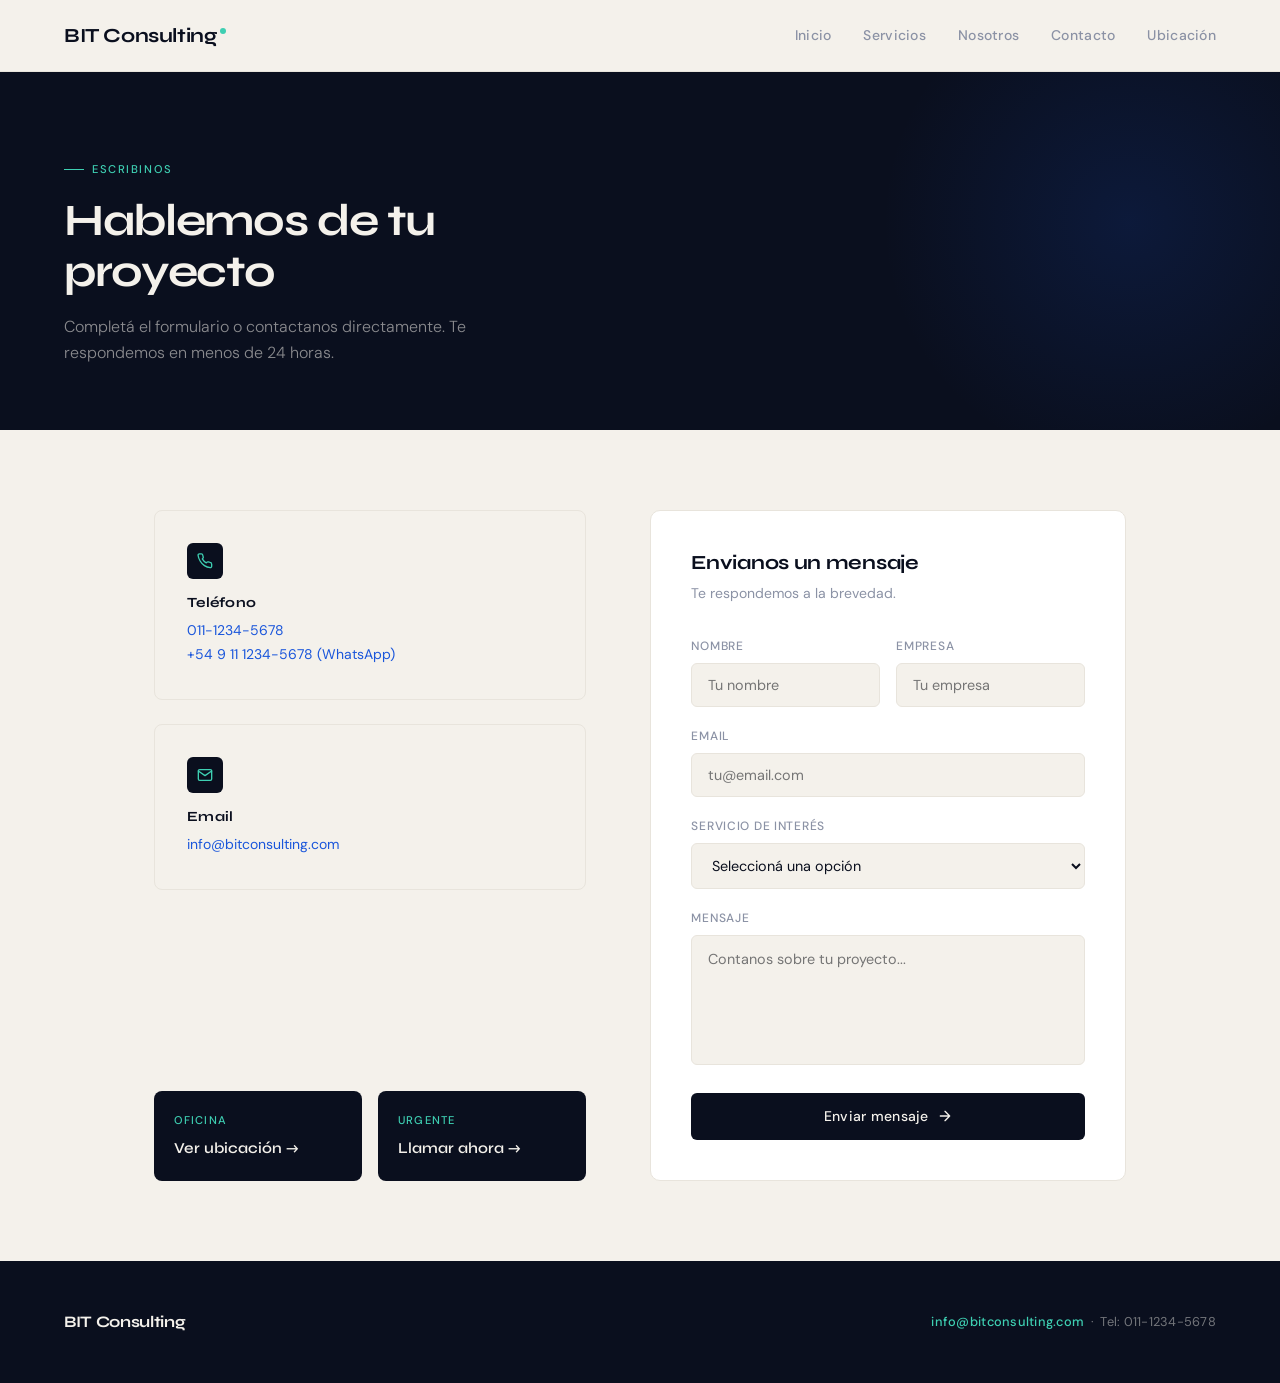
==== paginas/contacto.html @ e882a869 "Feat: estilo final pag" ====
﻿<!DOCTYPE html>
<html lang="es">
<head>
  <meta charset="UTF-8">
  <meta name="viewport" content="width=device-width, initial-scale=1.0">
  <title>Contacto — BIT Consulting</title>
  <link href="https://fonts.googleapis.com/css2?family=Syne:wght@400;500;600;700&family=DM+Sans:ital,wght@0,300;0,400;0,500;1,300&display=swap" rel="stylesheet">
  <link rel="stylesheet" href="../estilos/estilo.css">

</head>
<body class="page-contact">

  <header>
    <h1>BIT Consulting</h1>
    <nav>
      <ul>
        <li><a href="../index.html">Inicio</a></li>
        <li><a href="servicios.html">Servicios</a></li>
        <li><a href="nosotros.html">Nosotros</a></li>
        <li><a href="contacto.html">Contacto</a></li>
        <li><a href="ubicacion.html">Ubicación</a></li>
      </ul>
    </nav>
  </header>

  <div class="page-hero">
    <div class="section-label"><span></span>Escribinos</div>
    <h2>Hablemos de tu proyecto</h2>
    <p>Completá el formulario o contactanos directamente. Te respondemos en menos de 24 horas.</p>
  </div>

  <main>
    <div class="contact-grid">

      <!-- Info lateral -->
      <div class="contact-info">

        <div class="info-block">
          <div class="info-block-icon">
            <svg viewBox="0 0 24 24"><path d="M22 16.92v3a2 2 0 0 1-2.18 2 19.79 19.79 0 0 1-8.63-3.07A19.5 19.5 0 0 1 4.69 12 19.79 19.79 0 0 1 1.61 3.41 2 2 0 0 1 3.6 1.24h3a2 2 0 0 1 2 1.72c.127.96.361 1.903.7 2.81a2 2 0 0 1-.45 2.11L7.91 8.82a16 16 0 0 0 6 6l.91-.91a2 2 0 0 1 2.11-.45c.907.339 1.85.573 2.81.7A2 2 0 0 1 21.73 16z"/></svg>
          </div>
          <h3>Teléfono</h3>
          <a href="tel:01112345678">011-1234-5678</a>
          <a href="https://wa.me/5491112345678" target="_blank">+54 9 11 1234-5678 (WhatsApp)</a>
        </div>

        <div class="info-block">
          <div class="info-block-icon">
            <svg viewBox="0 0 24 24"><path d="M4 4h16c1.1 0 2 .9 2 2v12c0 1.1-.9 2-2 2H4c-1.1 0-2-.9-2-2V6c0-1.1.9-2 2-2z"/><polyline points="22,6 12,13 2,6"/></svg>
          </div>
          <h3>Email</h3>
          <a href="mailto:info@bitconsulting.com">info@bitconsulting.com</a>
        </div>

        <div class="cta-cards">
          <a href="ubicacion.html" class="cta-card">
            <span class="cta-card-label">Oficina</span>
            <span class="cta-card-text">Ver ubicación →</span>
          </a>
          <a href="tel:01112345678" class="cta-card">
            <span class="cta-card-label">Urgente</span>
            <span class="cta-card-text">Llamar ahora →</span>
          </a>
        </div>

      </div>

      <!-- Formulario -->
      <div class="form-panel">
        <h3>Envianos un mensaje</h3>
        <p>Te respondemos a la brevedad.</p>

        <form action="#" method="post">
          <div class="form-row">
            <div class="form-group">
              <label for="nombre">Nombre</label>
              <input type="text" id="nombre" name="nombre" placeholder="Tu nombre" required>
            </div>
            <div class="form-group">
              <label for="empresa">Empresa</label>
              <input type="text" id="empresa" name="empresa" placeholder="Tu empresa">
            </div>
          </div>

          <div class="form-group">
            <label for="email">Email</label>
            <input type="email" id="email" name="email" placeholder="tu@email.com" required>
          </div>

          <div class="form-group">
            <label for="servicio">Servicio de interés</label>
            <select id="servicio" name="servicio">
              <option value="">Seleccioná una opción</option>
              <option>Desarrollo de software a medida</option>
              <option>Ciberseguridad</option>
              <option>Consultoría en la nube</option>
              <option>Transformación digital</option>
              <option>Otro</option>
            </select>
          </div>

          <div class="form-group">
            <label for="mensaje">Mensaje</label>
            <textarea id="mensaje" name="mensaje" placeholder="Contanos sobre tu proyecto..." required></textarea>
          </div>

          <button type="submit" class="btn-submit">
            Enviar mensaje
            <svg viewBox="0 0 24 24" fill="none" stroke="currentColor" stroke-width="2" stroke-linecap="round" stroke-linejoin="round"><path d="M5 12h14M12 5l7 7-7 7"/></svg>
          </button>
        </form>
      </div>

    </div>
  </main>

  <footer>
    <span class="footer-brand">BIT Consulting</span>
    <p><a href="mailto:info@bitconsulting.com">info@bitconsulting.com</a> &nbsp;·&nbsp; Tel: 011-1234-5678</p>
  </footer>

</body>
</html>
---- estilos/estilo.css ----
@import url('https://fonts.googleapis.com/css2?family=Inter:ital,opsz,wght@0,14..32,100..900;1,14..32,100..900&family=Syne:wght@400..800&display=swap');

/* ─── Paleta de colores ───────────────────────────────────────
         #0A0F1E  — Azul noche    (fondo principal, texto oscuro)
         #F4F1EB  — Blanco arena  (fondo claro, texto sobre oscuro)
         #1A56DB  — Azul eléctrico (acento primario, CTAs)
         #3ECFB2  — Teal menta    (acento secundario, highlights)
         #8B92A5  — Gris pizarra  (texto secundario, bordes)
         #E8E4DC  — Gris cálido   (fondos de tarjetas, separadores)
      ──────────────────────────────────────────────────────────── */
 
      :root {
        --navy:    #0A0F1E;
        --cream:   #F4F1EB;
        --blue:    #1A56DB;
        --teal:    #3ECFB2;
        --slate:   #8B92A5;
        --warm:    #E8E4DC;
 
        --font-display: 'Syne', sans-serif;
        --font-body:    'DM Sans', sans-serif;
 
        --ease: cubic-bezier(0.25, 0.46, 0.45, 0.94);
      }
 
      *, *::before, *::after { box-sizing: border-box; margin: 0; padding: 0; }
 
      html { scroll-behavior: smooth; }
 
      body {
        font-family: var(--font-body);
        background: var(--cream);
        color: var(--navy);
        font-size: 16px;
        line-height: 1.65;
        overflow-x: hidden;
      }
 
      /* ─── Tipografía ─────────────────────────────────────────── */
      h1, h2, h3 { font-family: var(--font-display); font-weight: 700; line-height: 1.15; }
 
      /* ─── Header ─────────────────────────────────────────────── */
      header {
        position: sticky;
        top: 0;
        z-index: 100;
        display: flex;
        align-items: center;
        justify-content: space-between;
        padding: 0 4rem;
        height: 72px;
        background: rgba(244, 241, 235, 0.88);
        backdrop-filter: blur(14px);
        -webkit-backdrop-filter: blur(14px);
        border-bottom: 1px solid var(--warm);
      }
 
      header h1 {
        font-size: 1.25rem;
        font-weight: 700;
        letter-spacing: -0.02em;
        color: var(--navy);
        position: relative;
      }
 
      header h1::after {
        content: '';
        display: inline-block;
        width: 6px;
        height: 6px;
        background: var(--teal);
        border-radius: 50%;
        margin-left: 4px;
        vertical-align: super;
        font-size: 0.5em;
      }
 
      nav ul {
        list-style: none;
        display: flex;
        gap: 2rem;
        align-items: center;
      }
 
      nav a {
        font-family: var(--font-body);
        font-size: 0.875rem;
        font-weight: 500;
        color: var(--slate);
        text-decoration: none;
        letter-spacing: 0.02em;
        transition: color 0.2s var(--ease);
        position: relative;
      }
 
      nav a::after {
        content: '';
        position: absolute;
        bottom: -3px;
        left: 0;
        width: 0;
        height: 1.5px;
        background: var(--blue);
        transition: width 0.25s var(--ease);
      }
 
      nav a:hover { color: var(--navy); }
      nav a:hover::after { width: 100%; }
 
      /* ─── Hero ───────────────────────────────────────────────── */
      .hero {
        min-height: calc(100vh - 72px);
        display: grid;
        grid-template-columns: 1fr 1fr;
        align-items: center;
        padding: 6rem 4rem;
        gap: 4rem;
        position: relative;
        overflow: hidden;
      }
 
      .hero::before {
        content: '';
        position: absolute;
        top: -120px;
        right: -120px;
        width: 600px;
        height: 600px;
        background: radial-gradient(circle, rgba(26,86,219,0.08) 0%, transparent 70%);
        pointer-events: none;
      }
 
      .hero::after {
        content: '';
        position: absolute;
        bottom: -80px;
        left: 40%;
        width: 400px;
        height: 400px;
        background: radial-gradient(circle, rgba(62,207,178,0.07) 0%, transparent 70%);
        pointer-events: none;
      }
 
      .hero-content { position: relative; z-index: 1; }
 
      .hero-eyebrow {
        display: inline-flex;
        align-items: center;
        gap: 8px;
        font-size: 0.75rem;
        font-weight: 500;
        letter-spacing: 0.12em;
        text-transform: uppercase;
        color: var(--blue);
        margin-bottom: 1.5rem;
      }
 
      .hero-eyebrow span {
        width: 24px;
        height: 1.5px;
        background: var(--blue);
      }
 
      .hero h2 {
        font-size: clamp(2.5rem, 4vw, 4rem);
        letter-spacing: -0.03em;
        color: var(--navy);
        margin-bottom: 1.5rem;
        line-height: 1.1;
      }
 
      .hero h2 em {
        font-style: normal;
        color: var(--blue);
      }
 
      .hero-desc {
        font-size: 1.05rem;
        color: var(--slate);
        max-width: 480px;
        font-weight: 300;
        line-height: 1.75;
      }
 
      .hero-cta {
        display: flex;
        gap: 1rem;
        margin-top: 2.5rem;
        flex-wrap: wrap;
      }
 
      .btn-primary {
        display: inline-flex;
        align-items: center;
        gap: 8px;
        padding: 0.85rem 2rem;
        background: var(--navy);
        color: var(--cream);
        font-family: var(--font-body);
        font-size: 0.875rem;
        font-weight: 500;
        letter-spacing: 0.02em;
        text-decoration: none;
        border-radius: 4px;
        transition: background 0.2s var(--ease), transform 0.15s var(--ease);
      }
 
      .btn-primary:hover {
        background: var(--blue);
        transform: translateY(-1px);
      }
 
      .btn-primary svg { width: 16px; height: 16px; }
 
      .btn-secondary {
        display: inline-flex;
        align-items: center;
        gap: 8px;
        padding: 0.85rem 2rem;
        background: transparent;
        color: var(--navy);
        font-family: var(--font-body);
        font-size: 0.875rem;
        font-weight: 500;
        letter-spacing: 0.02em;
        text-decoration: none;
        border: 1.5px solid var(--warm);
        border-radius: 4px;
        transition: border-color 0.2s var(--ease), color 0.2s var(--ease);
      }
 
      .btn-secondary:hover {
        border-color: var(--navy);
        color: var(--navy);
      }
 
      /* Hero visual side */
      .hero-visual {
        position: relative;
        z-index: 1;
        display: flex;
        justify-content: flex-end;
        align-items: center;
      }
 
      .hero-grid {
        display: grid;
        grid-template-columns: 1fr 1fr;
        gap: 12px;
        width: 100%;
        max-width: 460px;
      }
 
      .hero-stat {
        background: var(--navy);
        color: var(--cream);
        border-radius: 8px;
        padding: 2rem 1.5rem;
        position: relative;
        overflow: hidden;
        animation: fadeUp 0.6s var(--ease) both;
      }
 
      .hero-stat:nth-child(1) { animation-delay: 0.1s; }
      .hero-stat:nth-child(2) { animation-delay: 0.2s; margin-top: 24px; }
      .hero-stat:nth-child(3) { animation-delay: 0.3s; }
      .hero-stat:nth-child(4) { animation-delay: 0.4s; margin-top: 24px; }
 
      .hero-stat::before {
        content: '';
        position: absolute;
        top: 0;
        left: 0;
        right: 0;
        height: 2px;
        background: var(--teal);
      }
 
      .hero-stat.accent { background: var(--blue); }
      .hero-stat.accent::before { background: var(--teal); }
 
      .hero-stat-num {
        font-family: var(--font-display);
        font-size: 2.25rem;
        font-weight: 700;
        color: var(--cream);
        line-height: 1;
        margin-bottom: 4px;
      }
 
      .hero-stat-num span { color: var(--teal); }
 
      .hero-stat-lbl {
        font-size: 0.75rem;
        font-weight: 400;
        color: rgba(244, 241, 235, 0.55);
        letter-spacing: 0.05em;
        text-transform: uppercase;
      }
 
      /* ─── Sección ¿Qué hacemos? ──────────────────────────────── */
      .que-hacemos {
        padding: 6rem 4rem;
        background: var(--navy);
        color: var(--cream);
        position: relative;
        overflow: hidden;
      }
 
      .que-hacemos::after {
        content: '';
        position: absolute;
        bottom: -150px;
        right: -100px;
        width: 500px;
        height: 500px;
        background: radial-gradient(circle, rgba(62,207,178,0.06) 0%, transparent 70%);
        pointer-events: none;
      }
 
      .section-inner {
        max-width: 1100px;
        margin: 0 auto;
      }
 
      .section-header {
        display: flex;
        align-items: flex-start;
        justify-content: space-between;
        gap: 3rem;
        margin-bottom: 4rem;
        flex-wrap: wrap;
      }
 
      .section-label {
        display: inline-flex;
        align-items: center;
        gap: 8px;
        font-size: 0.7rem;
        font-weight: 500;
        letter-spacing: 0.14em;
        text-transform: uppercase;
        color: var(--teal);
        margin-bottom: 1rem;
      }
 
      .section-label span {
        width: 20px;
        height: 1.5px;
        background: var(--teal);
      }
 
      .que-hacemos h2 {
        font-size: clamp(1.75rem, 2.5vw, 2.5rem);
        letter-spacing: -0.025em;
        color: var(--cream);
        max-width: 360px;
      }
 
      .que-hacemos-desc {
        max-width: 480px;
        color: rgba(244, 241, 235, 0.6);
        font-weight: 300;
        font-size: 1rem;
        line-height: 1.8;
        padding-top: 2rem;
      }
 
      /* ─── Cards de acceso ────────────────────────────────────── */
      .accesos {
        padding: 6rem 4rem;
        background: var(--cream);
      }
 
      .cards-grid {
        display: grid;
        grid-template-columns: repeat(3, 1fr);
        gap: 1.5px;
        background: var(--warm);
        border: 1.5px solid var(--warm);
        border-radius: 10px;
        overflow: hidden;
        margin-top: 3rem;
      }
 
      .tarjeta {
        background: var(--cream);
        padding: 2.5rem 2rem;
        transition: background 0.25s var(--ease);
        position: relative;
        overflow: hidden;
      }
 
      .tarjeta::before {
        content: '';
        position: absolute;
        top: 0;
        left: 0;
        right: 0;
        height: 0;
        background: var(--blue);
        transition: height 0.25s var(--ease);
      }
 
      .tarjeta:hover { background: var(--navy); }
      .tarjeta:hover::before { height: 3px; }
 
      .tarjeta-num {
        font-family: var(--font-display);
        font-size: 0.7rem;
        font-weight: 700;
        letter-spacing: 0.1em;
        color: var(--slate);
        margin-bottom: 1.5rem;
        transition: color 0.25s var(--ease);
      }
 
      .tarjeta:hover .tarjeta-num { color: var(--teal); }
 
      .tarjeta h3 {
        font-size: 1.25rem;
        letter-spacing: -0.015em;
        margin-bottom: 0.75rem;
        transition: color 0.25s var(--ease);
        color: var(--navy);
      }
 
      .tarjeta:hover h3 { color: var(--cream); }
 
      .tarjeta p {
        font-size: 0.875rem;
        color: var(--slate);
        line-height: 1.7;
        margin-bottom: 2rem;
        transition: color 0.25s var(--ease);
      }
 
      .tarjeta:hover p { color: rgba(244, 241, 235, 0.6); }
 
      .tarjeta a {
        display: inline-flex;
        align-items: center;
        gap: 6px;
        font-size: 0.8rem;
        font-weight: 500;
        letter-spacing: 0.05em;
        text-transform: uppercase;
        color: var(--blue);
        text-decoration: none;
        transition: color 0.25s var(--ease), gap 0.2s var(--ease);
      }
 
      .tarjeta:hover a { color: var(--teal); }
      .tarjeta a:hover { gap: 10px; }
 
      .tarjeta a::after { content: '→'; }
 
      /* ─── ¿Por qué elegirnos? ────────────────────────────────── */
      .motivos {
        padding: 6rem 4rem;
        background: var(--warm);
      }
 
      .motivos h2 {
        font-size: clamp(1.75rem, 2.5vw, 2.5rem);
        letter-spacing: -0.025em;
        margin-bottom: 3.5rem;
        color: var(--navy);
      }
 
      .razones {
        display: grid;
        grid-template-columns: repeat(3, 1fr);
        gap: 2rem;
      }
 
      .razon {
        padding: 2.5rem 2rem;
        background: var(--cream);
        border-radius: 8px;
        border: 1.5px solid transparent;
        transition: border-color 0.25s var(--ease), transform 0.25s var(--ease);
        position: relative;
      }
 
      .razon:hover {
        border-color: var(--blue);
        transform: translateY(-4px);
      }
 
      .razon-icon {
        width: 40px;
        height: 40px;
        background: var(--navy);
        border-radius: 6px;
        display: flex;
        align-items: center;
        justify-content: center;
        margin-bottom: 1.5rem;
      }
 
      .razon-icon svg {
        width: 18px;
        height: 18px;
        stroke: var(--teal);
        fill: none;
        stroke-width: 2;
        stroke-linecap: round;
        stroke-linejoin: round;
      }
 
      .razon h3 {
        font-size: 1rem;
        letter-spacing: -0.01em;
        margin-bottom: 0.75rem;
        color: var(--navy);
      }
 
      .razon p {
        font-size: 0.875rem;
        color: var(--slate);
        line-height: 1.75;
      }
 
      /* ─── Footer ─────────────────────────────────────────────── */
      footer {
        background: var(--navy);
        padding: 3rem 4rem;
        display: flex;
        align-items: center;
        justify-content: space-between;
        flex-wrap: wrap;
        gap: 1rem;
      }
 
      .footer-brand {
        font-family: var(--font-display);
        font-size: 1rem;
        font-weight: 700;
        color: var(--cream);
        letter-spacing: -0.02em;
      }
 
      footer p {
        font-size: 0.8rem;
        color: rgba(244, 241, 235, 0.45);
        letter-spacing: 0.02em;
      }
 
      footer a {
        color: var(--teal);
        text-decoration: none;
        font-weight: 500;
      }
 
      /* ─── Animaciones ─────────────────────────────────────────── */
      @keyframes fadeUp {
        from { opacity: 0; transform: translateY(20px); }
        to   { opacity: 1; transform: translateY(0); }
      }
 
      .hero-content {
        animation: fadeUp 0.7s var(--ease) 0.05s both;
      }
 
      /* ─── Responsive ─────────────────────────────────────────── */
      @media (max-width: 900px) {
        header { padding: 0 1.5rem; }
 
        .hero {
          grid-template-columns: 1fr;
          padding: 4rem 1.5rem;
          min-height: auto;
          gap: 3rem;
        }
 
        .hero-visual { justify-content: center; }
        .hero-grid { max-width: 100%; }
 
        .que-hacemos,
        .accesos,
        .motivos { padding: 4rem 1.5rem; }
 
        .section-header { flex-direction: column; gap: 1rem; }
 
        .cards-grid { grid-template-columns: 1fr; }
 
        .razones { grid-template-columns: 1fr; }
 
        footer {
          flex-direction: column;
          padding: 2rem 1.5rem;
          text-align: center;
        }
 
        nav ul { gap: 1.2rem; }
      }

      .page-hero {
        background: var(--navy);
        padding: 5rem 4rem 4rem;
        position: relative;
        overflow: hidden;
      }

      .page-hero::after {
        content: '';
        position: absolute;
        top: -100px;
        right: -100px;
        width: 500px;
        height: 500px;
        background: radial-gradient(circle, rgba(26,86,219,0.15) 0%, transparent 70%);
        pointer-events: none;
      }

      .page-hero h2 {
        font-size: clamp(2rem, 3.5vw, 3.25rem);
        letter-spacing: -0.03em;
        color: var(--cream);
        max-width: 560px;
        position: relative;
        z-index: 1;
      }

      .page-hero p {
        color: rgba(244,241,235,0.55);
        font-weight: 300;
        font-size: 1rem;
        margin-top: 1rem;
        max-width: 480px;
        position: relative;
        z-index: 1;
      }

      .content {
        max-width: 1100px;
        margin: 0 auto;
        padding: 5rem 4rem;
      }

      body.page-contact main {
        max-width: 1100px;
        margin: 0 auto;
        padding: 5rem 4rem;
      }

      body.page-contact .contact-grid {
        display: grid;
        grid-template-columns: 1fr 1.1fr;
        gap: 4rem;
        align-items: stretch;
      }

      body.page-contact .contact-info {
        display: flex;
        flex-direction: column;
        gap: 1.5rem;
        height: 100%;
      }

      body.page-contact .info-block {
        padding: 2rem;
        border: 1.5px solid var(--warm);
        border-radius: 8px;
        transition: border-color 0.25s var(--ease);
      }

      body.page-contact .info-block:hover { border-color: var(--blue); }

      body.page-contact .info-block-icon {
        width: 36px;
        height: 36px;
        background: var(--navy);
        border-radius: 6px;
        display: flex;
        align-items: center;
        justify-content: center;
        margin-bottom: 1rem;
      }

      body.page-contact .info-block-icon svg {
        width: 16px;
        height: 16px;
        stroke: var(--teal);
        fill: none;
        stroke-width: 2;
        stroke-linecap: round;
        stroke-linejoin: round;
      }

      body.page-contact .info-block h3 {
        font-size: 0.875rem;
        letter-spacing: 0.02em;
        margin-bottom: 0.5rem;
        color: var(--navy);
      }

      body.page-contact .info-block p,
      body.page-contact .info-block a {
        font-size: 0.875rem;
        color: var(--slate);
        line-height: 1.7;
        text-decoration: none;
        display: block;
      }

      body.page-contact .info-block a {
        color: var(--blue);
        transition: color 0.2s;
      }

      body.page-contact .info-block a:hover { color: var(--teal); }

      body.page-contact .cta-cards {
        display: grid;
        grid-template-columns: 1fr 1fr;
        gap: 1rem;
        margin-top: auto;
      }

      body.page-contact .cta-card {
        display: flex;
        flex-direction: column;
        gap: 6px;
        padding: 1.25rem;
        background: var(--navy);
        border-radius: 8px;
        text-decoration: none;
        transition: background 0.2s var(--ease), transform 0.2s var(--ease);
      }

      body.page-contact .cta-card:hover {
        background: var(--blue);
        transform: translateY(-2px);
      }

      body.page-contact .cta-card-label {
        font-size: 0.7rem;
        font-weight: 500;
        letter-spacing: 0.1em;
        text-transform: uppercase;
        color: var(--teal);
      }

      body.page-contact .cta-card-text {
        font-family: var(--font-display);
        font-size: 0.95rem;
        font-weight: 600;
        color: var(--cream);
      }

      body.page-contact .form-panel {
        background: white;
        border: 1.5px solid var(--warm);
        border-radius: 10px;
        padding: 2.5rem;
      }

      body.page-contact .form-panel h3 {
        font-size: 1.25rem;
        letter-spacing: -0.015em;
        margin-bottom: 0.5rem;
        color: var(--navy);
      }

      body.page-contact .form-panel > p {
        font-size: 0.875rem;
        color: var(--slate);
        margin-bottom: 2rem;
      }

      body.page-contact .form-group { margin-bottom: 1.25rem; }

      body.page-contact label {
        display: block;
        font-size: 0.75rem;
        font-weight: 500;
        letter-spacing: 0.06em;
        text-transform: uppercase;
        color: var(--slate);
        margin-bottom: 6px;
      }

      body.page-contact input,
      body.page-contact select,
      body.page-contact textarea {
        width: 100%;
        padding: 0.75rem 1rem;
        font-family: var(--font-body);
        font-size: 0.9rem;
        color: var(--navy);
        background: var(--cream);
        border: 1.5px solid var(--warm);
        border-radius: 6px;
        outline: none;
        transition: border-color 0.2s var(--ease), background 0.2s;
        resize: none;
      }

      body.page-contact input:focus,
      body.page-contact select:focus,
      body.page-contact textarea:focus {
        border-color: var(--blue);
        background: white;
      }

      body.page-contact textarea { min-height: 130px; line-height: 1.6; }

      body.page-contact .form-row {
        display: grid;
        grid-template-columns: 1fr 1fr;
        gap: 1rem;
      }

      body.page-contact .btn-submit {
        width: 100%;
        display: flex;
        align-items: center;
        justify-content: center;
        gap: 8px;
        padding: 0.9rem 2rem;
        margin-top: 0.5rem;
        background: var(--navy);
        color: var(--cream);
        font-family: var(--font-body);
        font-size: 0.875rem;
        font-weight: 500;
        letter-spacing: 0.02em;
        border: none;
        border-radius: 6px;
        cursor: pointer;
        transition: background 0.2s var(--ease), transform 0.15s;
      }

      body.page-contact .btn-submit:hover {
        background: var(--blue);
        transform: translateY(-1px);
      }

      body.page-contact .btn-submit svg { width: 16px; height: 16px; }

      @media (max-width: 900px) {
        body.page-contact main { padding: 3rem 1.5rem; }
        body.page-contact .contact-grid { grid-template-columns: 1fr; gap: 2.5rem; }
        body.page-contact .cta-cards { grid-template-columns: 1fr 1fr; }
        body.page-contact .form-row { grid-template-columns: 1fr; }
      }

      body.page-services .servicios-list {
        display: flex;
        flex-direction: column;
        gap: 1.5px;
        background: var(--warm);
        border: 1.5px solid var(--warm);
        border-radius: 10px;
        overflow: hidden;
        margin-bottom: 4rem;
      }

      body.page-services .servicio {
        display: grid;
        grid-template-columns: 80px 1fr auto;
        align-items: center;
        gap: 2rem;
        background: var(--cream);
        padding: 2.5rem 2rem;
        transition: background 0.25s var(--ease);
        position: relative;
        overflow: hidden;
      }

      body.page-services .servicio::before {
        content: '';
        position: absolute;
        left: 0;
        top: 0;
        bottom: 0;
        width: 0;
        background: var(--blue);
        transition: width 0.25s var(--ease);
      }

      body.page-services .servicio:hover { background: var(--navy); }
      body.page-services .servicio:hover::before { width: 3px; }

      body.page-services .servicio-num {
        font-family: var(--font-display);
        font-size: 2rem;
        font-weight: 700;
        color: var(--warm);
        transition: color 0.25s var(--ease);
        line-height: 1;
      }

      body.page-services .servicio:hover .servicio-num { color: rgba(62,207,178,0.25); }

      body.page-services .servicio-body h3 {
        font-size: 1.15rem;
        letter-spacing: -0.015em;
        margin-bottom: 0.5rem;
        color: var(--navy);
        transition: color 0.25s var(--ease);
      }

      body.page-services .servicio:hover .servicio-body h3 { color: var(--cream); }

      body.page-services .servicio-body p {
        font-size: 0.875rem;
        color: var(--slate);
        line-height: 1.75;
        max-width: 560px;
        transition: color 0.25s var(--ease);
      }

      body.page-services .servicio:hover .servicio-body p { color: rgba(244,241,235,0.55); }

      body.page-services .servicio-icon {
        width: 48px;
        height: 48px;
        border-radius: 8px;
        background: var(--warm);
        display: flex;
        align-items: center;
        justify-content: center;
        transition: background 0.25s var(--ease);
      }

      body.page-services .servicio:hover .servicio-icon { background: rgba(62,207,178,0.12); }

      body.page-services .servicio-icon svg {
        width: 22px;
        height: 22px;
        stroke: var(--slate);
        fill: none;
        stroke-width: 1.75;
        stroke-linecap: round;
        stroke-linejoin: round;
        transition: stroke 0.25s var(--ease);
      }

      body.page-services .servicio:hover .servicio-icon svg { stroke: var(--teal); }

      body.page-services .servicio img { display: none; }

      body.page-services .proceso-section {
        background: var(--navy);
        border-radius: 10px;
        padding: 3rem;
        margin-bottom: 4rem;
      }

      body.page-services .proceso-section h3 {
        font-size: 1.5rem;
        letter-spacing: -0.02em;
        color: var(--cream);
        margin-bottom: 2.5rem;
      }

      body.page-services .proceso-steps {
        display: grid;
        grid-template-columns: repeat(4, 1fr);
        gap: 1px;
        background: rgba(244,241,235,0.08);
        border-radius: 6px;
        overflow: hidden;
      }

      body.page-services .step { padding: 1.75rem 1.5rem; background: var(--navy); }

      body.page-services .step-num {
        font-family: var(--font-display);
        font-size: 0.7rem;
        font-weight: 700;
        letter-spacing: 0.1em;
        color: var(--teal);
        margin-bottom: 1rem;
      }

      body.page-services .step h4 {
        font-size: 0.9rem;
        color: var(--cream);
        margin-bottom: 0.5rem;
      }

      body.page-services .step p {
        font-size: 0.8rem;
        color: rgba(244,241,235,0.5);
        line-height: 1.65;
      }

      body.page-services .cta-proyectos {
        display: flex;
        align-items: center;
        justify-content: space-between;
        gap: 2rem;
        flex-wrap: wrap;
        padding: 3rem;
        background: var(--warm);
        border-radius: 10px;
      }

      body.page-services .cta-proyectos div h3 {
        font-size: 1.4rem;
        letter-spacing: -0.02em;
        margin-bottom: 0.4rem;
      }

      body.page-services .cta-proyectos div p {
        font-size: 0.875rem;
        color: var(--slate);
      }

      body.page-services .btn-primary { border-radius: 6px; }

      @media (max-width: 900px) {
        body.page-services .servicio { grid-template-columns: 48px 1fr; }
        body.page-services .servicio-icon { display: none; }
        body.page-services .proceso-steps { grid-template-columns: 1fr 1fr; }
        body.page-services .cta-proyectos { flex-direction: column; }
      }

      body.page-location .mapa-wrap {
        border-radius: 10px;
        overflow: hidden;
        border: 1.5px solid var(--warm);
        margin-bottom: 3.5rem;
        line-height: 0;
      }

      body.page-location .mapa-wrap iframe { display: block; width: 100%; height: 420px; border: 0; }

      body.page-location .info-grid {
        display: grid;
        grid-template-columns: repeat(2, minmax(0, 1fr));
        gap: 1.5rem;
        margin: 0 auto 3.5rem;
        max-width: 760px;
      }

      body.page-location .info-card {
        padding: 2rem;
        border: 1.5px solid var(--warm);
        border-radius: 8px;
        transition: border-color 0.25s var(--ease), transform 0.25s var(--ease);
      }

      body.page-location .info-card:hover { border-color: var(--blue); transform: translateY(-3px); }

      body.page-location .info-card-icon {
        width: 36px;
        height: 36px;
        background: var(--navy);
        border-radius: 6px;
        display: flex;
        align-items: center;
        justify-content: center;
        margin-bottom: 1.25rem;
      }

      body.page-location .info-card-icon svg {
        width: 16px;
        height: 16px;
        stroke: var(--teal);
        fill: none;
        stroke-width: 2;
        stroke-linecap: round;
        stroke-linejoin: round;
      }

      body.page-location .info-card h3 {
        font-size: 0.875rem;
        letter-spacing: 0.02em;
        margin-bottom: 0.75rem;
        color: var(--navy);
      }

      body.page-location .info-card p,
      body.page-location .info-card a {
        font-size: 0.875rem;
        color: var(--slate);
        line-height: 1.75;
        display: block;

      body.page-location .address-emphasis {
        color: var(--navy);
      }
        text-decoration: none;
      }

      body.page-location .info-card a {
        color: var(--blue);
        transition: color 0.2s;
      }

      body.page-location .info-card a:hover { color: var(--teal); }

      body.page-location .two-col {
        display: grid;
        grid-template-columns: 1.2fr 1fr;
        gap: 2rem;
        margin-bottom: 3.5rem;
      }

      body.page-location .panel {
        background: var(--navy);
        border-radius: 10px;
        padding: 2.5rem;
      }

      body.page-location .panel-label {
        display: inline-flex;
        align-items: center;
        gap: 8px;
        font-size: 0.7rem;
        font-weight: 500;
        letter-spacing: 0.14em;
        text-transform: uppercase;
        color: var(--teal);
        margin-bottom: 1rem;
      }

      body.page-location .panel-label span { width: 16px; height: 1.5px; background: var(--teal); }

      body.page-location .panel h3 {
        font-size: 1.1rem;
        letter-spacing: -0.015em;
        color: var(--cream);
        margin-bottom: 1.5rem;
      }

      body.page-location .transporte-grid {
        display: grid;
        grid-template-columns: 1fr 1fr;
        gap: 1rem;
      }

      body.page-location .transporte-item {
        background: rgba(244,241,235,0.05);
        border: 1px solid rgba(244,241,235,0.08);
        border-radius: 6px;
        padding: 1.25rem;
      }

      body.page-location .transporte-item h4 {
        font-size: 0.75rem;
        font-weight: 600;
        letter-spacing: 0.08em;
        text-transform: uppercase;
        color: var(--teal);
        margin-bottom: 0.75rem;
      }

      body.page-location .transporte-item ul { list-style: none; }

      body.page-location .transporte-item li {
        font-size: 0.8rem;
        color: rgba(244,241,235,0.6);
        line-height: 1.6;
        margin-bottom: 4px;
      }

      body.page-location .transporte-item li strong {
        color: rgba(244,241,235,0.85);
        font-weight: 500;
      }

      body.page-location .estacionamiento {
        grid-column: 1 / -1;
        background: rgba(244,241,235,0.05);
        border: 1px solid rgba(244,241,235,0.08);
        border-radius: 6px;
        padding: 1.25rem;
      }

      body.page-location .estacionamiento h4 {
        font-size: 0.75rem;
        font-weight: 600;
        letter-spacing: 0.08em;
        text-transform: uppercase;
        color: var(--teal);
        margin-bottom: 0.75rem;
      }

      body.page-location .estacionamiento ul {
        list-style: none;
        display: flex;
        flex-wrap: wrap;
        gap: 0.5rem 2rem;
      }

      body.page-location .estacionamiento li {
        font-size: 0.8rem;
        color: rgba(244,241,235,0.6);
        line-height: 1.6;
      }

      body.page-location .indicaciones-list {
        list-style: none;
        counter-reset: steps;
      }

      body.page-location .indicaciones-list li {
        counter-increment: steps;
        display: flex;
        gap: 1rem;
        align-items: flex-start;
        font-size: 0.875rem;
        color: rgba(244,241,235,0.65);
        line-height: 1.65;
        padding-bottom: 1rem;
        margin-bottom: 1rem;
        border-bottom: 1px solid rgba(244,241,235,0.07);
      }

      body.page-location .indicaciones-list li:last-child {
        border-bottom: none;
        margin-bottom: 0;
        padding-bottom: 0;
      }

      body.page-location .indicaciones-list li::before {
        content: counter(steps, decimal-leading-zero);
        font-family: var(--font-display);
        font-size: 0.75rem;
        font-weight: 700;
        color: var(--teal);
        min-width: 28px;
        padding-top: 1px;
      }

      body.page-about main { padding-bottom: 5rem; }

      body.page-about .nosotros {
        background: var(--navy);
        padding: 5rem 4rem 4rem;
        position: relative;
        overflow: hidden;
      }

      body.page-about .nosotros::after {
        content: '';
        position: absolute;
        top: -100px;
        right: -100px;
        width: 500px;
        height: 500px;
        background: radial-gradient(circle, rgba(26, 86, 219, 0.15) 0%, transparent 70%);
        pointer-events: none;
      }

      body.page-about .nosotros > h2,
      body.page-about .nosotros > p,
      body.page-about .nosotros section { position: relative; z-index: 1; }

      body.page-about .nosotros > h2 {
        font-size: clamp(2rem, 3.5vw, 3.25rem);
        letter-spacing: -0.03em;
        color: var(--cream);
        max-width: 560px;
        margin-bottom: 1rem;
      }

      body.page-about .nosotros > p {
        color: rgba(244, 241, 235, 0.58);
        font-weight: 300;
        max-width: 760px;
        margin-bottom: 2.5rem;
      }

      body.page-about .mision,
      body.page-about .vision,
      body.page-about .valores {
        border: 1px solid rgba(244, 241, 235, 0.12);
        background: rgba(244, 241, 235, 0.04);
        border-radius: 8px;
        padding: 1.5rem;
        margin-bottom: 1rem;
        max-width: 760px;
      }

      body.page-about .mision h3,
      body.page-about .vision h3,
      body.page-about .valores h3 {
        font-size: 0.9rem;
        letter-spacing: 0.08em;
        text-transform: uppercase;
        color: var(--teal);
        margin-bottom: 0.75rem;
      }

      body.page-about .mision p,
      body.page-about .vision p {
        color: rgba(244, 241, 235, 0.6);
        font-size: 0.9rem;
        line-height: 1.75;
      }

      body.page-about .valores ul {
        list-style: none;
        display: flex;
        flex-wrap: wrap;
        gap: 0.5rem;
      }

      body.page-about .valores li {
        font-size: 0.8rem;
        letter-spacing: 0.08em;
        text-transform: uppercase;
        color: var(--cream);
        background: rgba(62, 207, 178, 0.14);
        border: 1px solid rgba(62, 207, 178, 0.3);
        border-radius: 999px;
        padding: 0.4rem 0.85rem;
      }

      body.page-about .equipo {
        max-width: 1100px;
        margin: 0 auto;
        padding: 5rem 4rem 0;
        display: grid;
        grid-template-columns: repeat(2, minmax(0, 1fr));
        gap: 1.5rem;
      }

      body.page-about .equipo > h2,
      body.page-about .equipo > p { grid-column: 1 / -1; }

      body.page-about .equipo > h2 {
        font-size: clamp(1.9rem, 3vw, 2.6rem);
        letter-spacing: -0.025em;
        color: var(--navy);
        margin-bottom: 0.5rem;
      }

      body.page-about .equipo > p {
        color: var(--slate);
        font-size: 0.95rem;
        margin-bottom: 2.5rem;
      }

      body.page-about .integrante {
        border: 1.5px solid var(--warm);
        border-radius: 10px;
        background: white;
        padding: 1.5rem;
        transition: border-color 0.25s var(--ease), transform 0.25s var(--ease);
      }

      body.page-about .integrante:hover {
        border-color: var(--blue);
        transform: translateY(-2px);
      }

      body.page-about .integrante a {
        display: block;
        line-height: 0;
        margin-bottom: 1rem;
        border-radius: 8px;
        overflow: hidden;
      }

      body.page-about .integrante img {
        width: 100%;
        aspect-ratio: 16 / 10;
        object-fit: cover;
        display: block;
      }

      body.page-about .integrante h3 {
        font-size: 1rem;
        letter-spacing: -0.01em;
        margin-bottom: 0.65rem;
        color: var(--navy);
      }

      body.page-about .integrante p {
        font-size: 0.875rem;
        color: var(--slate);
        line-height: 1.75;
      }

      @media (max-width: 900px) {
        body.page-location .content { padding: 3rem 1.5rem; }
        body.page-location .info-grid { grid-template-columns: 1fr; }
        body.page-location .two-col { grid-template-columns: 1fr; }
        body.page-location .transporte-grid { grid-template-columns: 1fr; }

        body.page-about .nosotros { padding: 4rem 1.5rem 3rem; }
        body.page-about .equipo { padding: 3rem 1.5rem 0; grid-template-columns: 1fr; }
      }
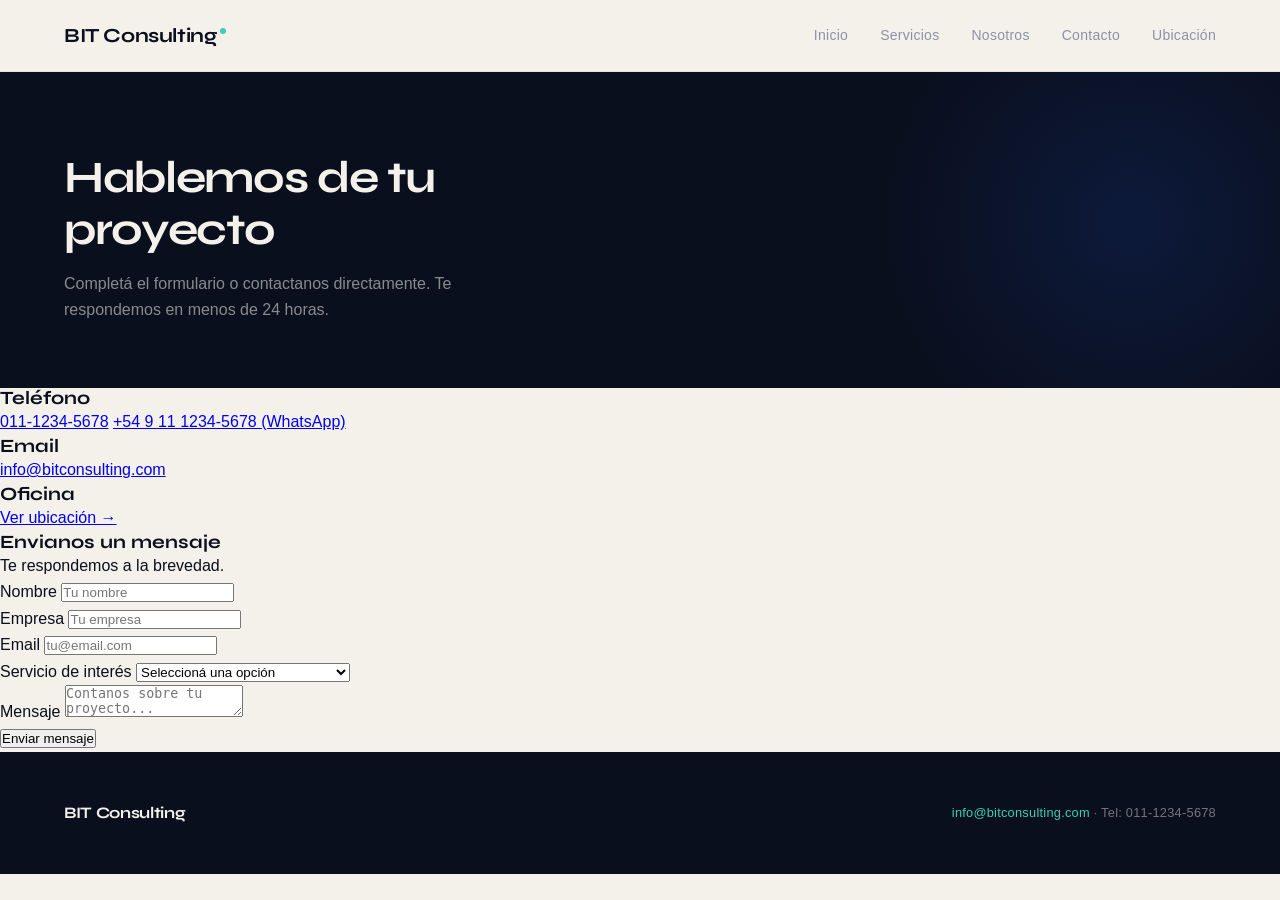
==== commit 31bf2599: "Sitio web con css y html actualizado. Última versión" ====
--- a/paginas/contacto.html
+++ b/paginas/contacto.html
@@ -1,125 +1,93 @@
-﻿<!DOCTYPE html>
+<!DOCTYPE html>
 <html lang="es">
 <head>
-  <meta charset="UTF-8">
-  <meta name="viewport" content="width=device-width, initial-scale=1.0">
-  <title>Contacto — BIT Consulting</title>
-  <link href="https://fonts.googleapis.com/css2?family=Syne:wght@400;500;600;700&family=DM+Sans:ital,wght@0,300;0,400;0,500;1,300&display=swap" rel="stylesheet">
-  <link rel="stylesheet" href="../estilos/estilo.css">
+    <meta charset="UTF-8">
+    <meta name="viewport" content="width=device-width, initial-scale=1.0">
+    <title>Contacto — BIT Consulting</title>
+    <link rel="stylesheet" href="../estilos/estilo.css">
+</head>
+<body>
 
-</head>
-<body class="page-contact">
+    <header>
+        <h1>BIT <span>Consulting</span></h1>
+        <nav>
+            <ul>
+                <li><a href="../index.html">Inicio</a></li>
+                <li><a href="servicios.html">Servicios</a></li>
+                <li><a href="nosotros.html">Nosotros</a></li>
+                <li><a href="contacto.html">Contacto</a></li>
+                <li><a href="ubicacion.html">Ubicación</a></li>
+            </ul>
+        </nav>
+    </header>
 
-  <header>
-    <h1>BIT Consulting</h1>
-    <nav>
-      <ul>
-        <li><a href="../index.html">Inicio</a></li>
-        <li><a href="servicios.html">Servicios</a></li>
-        <li><a href="nosotros.html">Nosotros</a></li>
-        <li><a href="contacto.html">Contacto</a></li>
-        <li><a href="ubicacion.html">Ubicación</a></li>
-      </ul>
-    </nav>
-  </header>
+    <div class="page-hero">
+        <h2>Hablemos de tu proyecto</h2>
+        <p>Completá el formulario o contactanos directamente. Te respondemos en menos de 24 horas.</p>
+    </div>
 
-  <div class="page-hero">
-    <div class="section-label"><span></span>Escribinos</div>
-    <h2>Hablemos de tu proyecto</h2>
-    <p>Completá el formulario o contactanos directamente. Te respondemos en menos de 24 horas.</p>
-  </div>
+    <main>
+        <section class="seccion">
+            <div class="contacto-grid">
+                <div class="contacto-info">
+                    <div class="info-bloque">
+                        <h3>Teléfono</h3>
+                        <a href="tel:01112345678">011-1234-5678</a>
+                        <a href="https://wa.me/5491112345678" target="_blank">+54 9 11 1234-5678 (WhatsApp)</a>
+                    </div>
+                    <div class="info-bloque">
+                        <h3>Email</h3>
+                        <a href="mailto:info@bitconsulting.com">info@bitconsulting.com</a>
+                    </div>
+                    <div class="info-bloque">
+                        <h3>Oficina</h3>
+                        <a href="ubicacion.html">Ver ubicación →</a>
+                    </div>
+                </div>
+                <div class="formulario-panel">
+                    <h3>Envianos un mensaje</h3>
+                    <p>Te respondemos a la brevedad.</p>
+                    <form action="#" method="post">
+                        <div class="fila-dos">
+                            <div class="grupo-campo">
+                                <label for="nombre">Nombre</label>
+                                <input type="text" id="nombre" name="nombre" placeholder="Tu nombre" required>
+                            </div>
+                            <div class="grupo-campo">
+                                <label for="empresa">Empresa</label>
+                                <input type="text" id="empresa" name="empresa" placeholder="Tu empresa">
+                            </div>
+                        </div>
+                        <div class="grupo-campo">
+                            <label for="email">Email</label>
+                            <input type="email" id="email" name="email" placeholder="tu@email.com" required>
+                        </div>
+                        <div class="grupo-campo">
+                            <label for="servicio">Servicio de interés</label>
+                            <select id="servicio" name="servicio">
+                                <option value="">Seleccioná una opción</option>
+                                <option>Desarrollo de software a medida</option>
+                                <option>Ciberseguridad</option>
+                                <option>Consultoría en la nube</option>
+                                <option>Transformación digital</option>
+                                <option>Otro</option>
+                            </select>
+                        </div>
+                        <div class="grupo-campo">
+                            <label for="mensaje">Mensaje</label>
+                            <textarea id="mensaje" name="mensaje" placeholder="Contanos sobre tu proyecto..." required></textarea>
+                        </div>
+                        <button type="submit" class="btn-enviar">Enviar mensaje</button>
+                    </form>
+                </div>
+            </div>
+        </section>
+    </main>
 
-  <main>
-    <div class="contact-grid">
-
-      <!-- Info lateral -->
-      <div class="contact-info">
-
-        <div class="info-block">
-          <div class="info-block-icon">
-            <svg viewBox="0 0 24 24"><path d="M22 16.92v3a2 2 0 0 1-2.18 2 19.79 19.79 0 0 1-8.63-3.07A19.5 19.5 0 0 1 4.69 12 19.79 19.79 0 0 1 1.61 3.41 2 2 0 0 1 3.6 1.24h3a2 2 0 0 1 2 1.72c.127.96.361 1.903.7 2.81a2 2 0 0 1-.45 2.11L7.91 8.82a16 16 0 0 0 6 6l.91-.91a2 2 0 0 1 2.11-.45c.907.339 1.85.573 2.81.7A2 2 0 0 1 21.73 16z"/></svg>
-          </div>
-          <h3>Teléfono</h3>
-          <a href="tel:01112345678">011-1234-5678</a>
-          <a href="https://wa.me/5491112345678" target="_blank">+54 9 11 1234-5678 (WhatsApp)</a>
-        </div>
-
-        <div class="info-block">
-          <div class="info-block-icon">
-            <svg viewBox="0 0 24 24"><path d="M4 4h16c1.1 0 2 .9 2 2v12c0 1.1-.9 2-2 2H4c-1.1 0-2-.9-2-2V6c0-1.1.9-2 2-2z"/><polyline points="22,6 12,13 2,6"/></svg>
-          </div>
-          <h3>Email</h3>
-          <a href="mailto:info@bitconsulting.com">info@bitconsulting.com</a>
-        </div>
-
-        <div class="cta-cards">
-          <a href="ubicacion.html" class="cta-card">
-            <span class="cta-card-label">Oficina</span>
-            <span class="cta-card-text">Ver ubicación →</span>
-          </a>
-          <a href="tel:01112345678" class="cta-card">
-            <span class="cta-card-label">Urgente</span>
-            <span class="cta-card-text">Llamar ahora →</span>
-          </a>
-        </div>
-
-      </div>
-
-      <!-- Formulario -->
-      <div class="form-panel">
-        <h3>Envianos un mensaje</h3>
-        <p>Te respondemos a la brevedad.</p>
-
-        <form action="#" method="post">
-          <div class="form-row">
-            <div class="form-group">
-              <label for="nombre">Nombre</label>
-              <input type="text" id="nombre" name="nombre" placeholder="Tu nombre" required>
-            </div>
-            <div class="form-group">
-              <label for="empresa">Empresa</label>
-              <input type="text" id="empresa" name="empresa" placeholder="Tu empresa">
-            </div>
-          </div>
-
-          <div class="form-group">
-            <label for="email">Email</label>
-            <input type="email" id="email" name="email" placeholder="tu@email.com" required>
-          </div>
-
-          <div class="form-group">
-            <label for="servicio">Servicio de interés</label>
-            <select id="servicio" name="servicio">
-              <option value="">Seleccioná una opción</option>
-              <option>Desarrollo de software a medida</option>
-              <option>Ciberseguridad</option>
-              <option>Consultoría en la nube</option>
-              <option>Transformación digital</option>
-              <option>Otro</option>
-            </select>
-          </div>
-
-          <div class="form-group">
-            <label for="mensaje">Mensaje</label>
-            <textarea id="mensaje" name="mensaje" placeholder="Contanos sobre tu proyecto..." required></textarea>
-          </div>
-
-          <button type="submit" class="btn-submit">
-            Enviar mensaje
-            <svg viewBox="0 0 24 24" fill="none" stroke="currentColor" stroke-width="2" stroke-linecap="round" stroke-linejoin="round"><path d="M5 12h14M12 5l7 7-7 7"/></svg>
-          </button>
-        </form>
-      </div>
-
-    </div>
-  </main>
-
-  <footer>
-    <span class="footer-brand">BIT Consulting</span>
-    <p><a href="mailto:info@bitconsulting.com">info@bitconsulting.com</a> &nbsp;·&nbsp; Tel: 011-1234-5678</p>
-  </footer>
+    <footer>
+        <span class="footer-brand">BIT Consulting</span>
+        <p><a href="mailto:info@bitconsulting.com">info@bitconsulting.com</a> · Tel: 011-1234-5678</p>
+    </footer>
 
 </body>
-</html>
-
-
+</html>
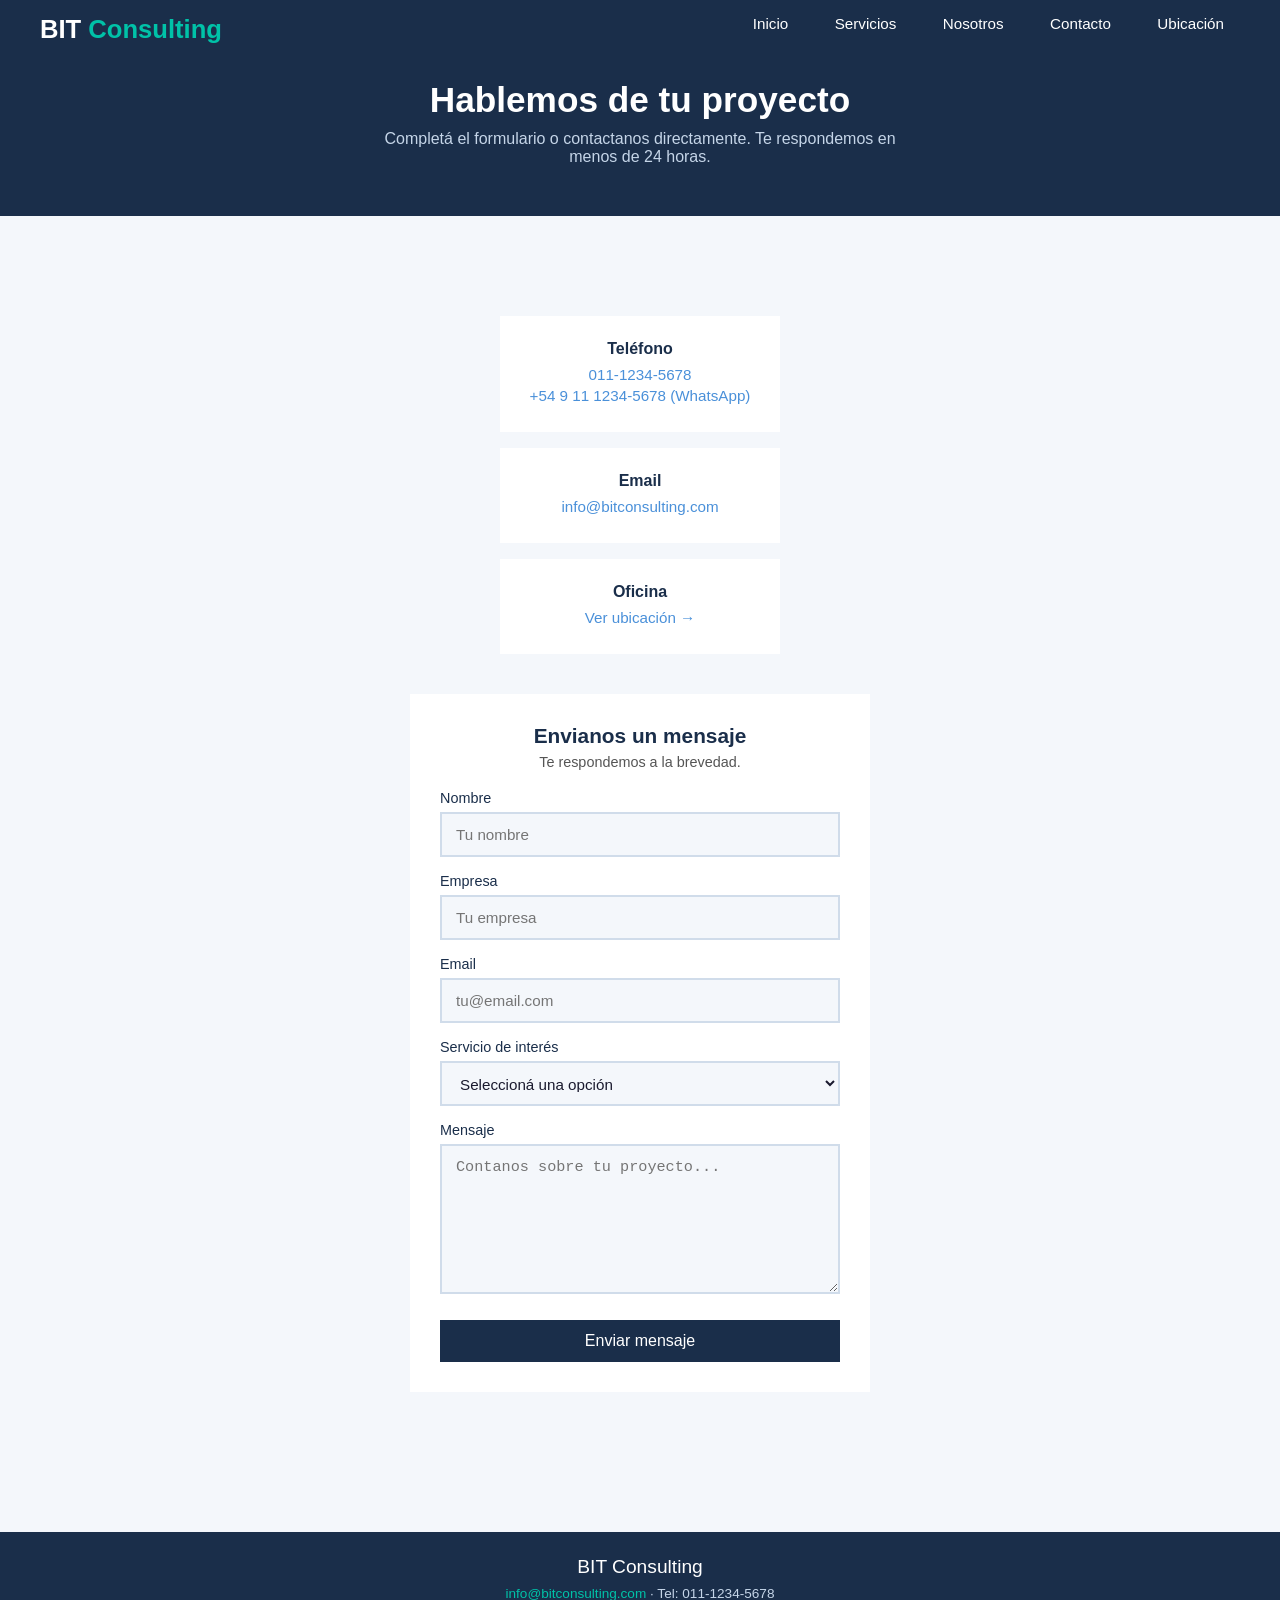
==== commit 898fbeac: "Sitio web con css y html actualizado. Última versión" ====
--- a/paginas/contacto.html
+++ b/paginas/contacto.html
@@ -90,4 +90,4 @@
     </footer>
 
 </body>
-</html>+</html>
--- a/estilos/estilo.css
+++ b/estilos/estilo.css
@@ -1,1391 +1,239 @@
-@import url('https://fonts.googleapis.com/css2?family=Inter:ital,opsz,wght@0,14..32,100..900;1,14..32,100..900&family=Syne:wght@400..800&display=swap');
-
-/* ─── Paleta de colores ───────────────────────────────────────
-         #0A0F1E  — Azul noche    (fondo principal, texto oscuro)
-         #F4F1EB  — Blanco arena  (fondo claro, texto sobre oscuro)
-         #1A56DB  — Azul eléctrico (acento primario, CTAs)
-         #3ECFB2  — Teal menta    (acento secundario, highlights)
-         #8B92A5  — Gris pizarra  (texto secundario, bordes)
-         #E8E4DC  — Gris cálido   (fondos de tarjetas, separadores)
-      ──────────────────────────────────────────────────────────── */
- 
-      :root {
-        --navy:    #0A0F1E;
-        --cream:   #F4F1EB;
-        --blue:    #1A56DB;
-        --teal:    #3ECFB2;
-        --slate:   #8B92A5;
-        --warm:    #E8E4DC;
- 
-        --font-display: 'Syne', sans-serif;
-        --font-body:    'DM Sans', sans-serif;
- 
-        --ease: cubic-bezier(0.25, 0.46, 0.45, 0.94);
-      }
- 
-      *, *::before, *::after { box-sizing: border-box; margin: 0; padding: 0; }
- 
-      html { scroll-behavior: smooth; }
- 
-      body {
-        font-family: var(--font-body);
-        background: var(--cream);
-        color: var(--navy);
-        font-size: 16px;
-        line-height: 1.65;
-        overflow-x: hidden;
-      }
- 
-      /* ─── Tipografía ─────────────────────────────────────────── */
-      h1, h2, h3 { font-family: var(--font-display); font-weight: 700; line-height: 1.15; }
- 
-      /* ─── Header ─────────────────────────────────────────────── */
-      header {
-        position: sticky;
-        top: 0;
-        z-index: 100;
-        display: flex;
-        align-items: center;
-        justify-content: space-between;
-        padding: 0 4rem;
-        height: 72px;
-        background: rgba(244, 241, 235, 0.88);
-        backdrop-filter: blur(14px);
-        -webkit-backdrop-filter: blur(14px);
-        border-bottom: 1px solid var(--warm);
-      }
- 
-      header h1 {
-        font-size: 1.25rem;
-        font-weight: 700;
-        letter-spacing: -0.02em;
-        color: var(--navy);
-        position: relative;
-      }
- 
-      header h1::after {
-        content: '';
-        display: inline-block;
-        width: 6px;
-        height: 6px;
-        background: var(--teal);
-        border-radius: 50%;
-        margin-left: 4px;
-        vertical-align: super;
-        font-size: 0.5em;
-      }
- 
-      nav ul {
-        list-style: none;
-        display: flex;
-        gap: 2rem;
-        align-items: center;
-      }
- 
-      nav a {
-        font-family: var(--font-body);
-        font-size: 0.875rem;
-        font-weight: 500;
-        color: var(--slate);
-        text-decoration: none;
-        letter-spacing: 0.02em;
-        transition: color 0.2s var(--ease);
-        position: relative;
-      }
- 
-      nav a::after {
-        content: '';
-        position: absolute;
-        bottom: -3px;
-        left: 0;
-        width: 0;
-        height: 1.5px;
-        background: var(--blue);
-        transition: width 0.25s var(--ease);
-      }
- 
-      nav a:hover { color: var(--navy); }
-      nav a:hover::after { width: 100%; }
- 
-      /* ─── Hero ───────────────────────────────────────────────── */
-      .hero {
-        min-height: calc(100vh - 72px);
-        display: grid;
-        grid-template-columns: 1fr 1fr;
-        align-items: center;
-        padding: 6rem 4rem;
-        gap: 4rem;
-        position: relative;
-        overflow: hidden;
-      }
- 
-      .hero::before {
-        content: '';
-        position: absolute;
-        top: -120px;
-        right: -120px;
-        width: 600px;
-        height: 600px;
-        background: radial-gradient(circle, rgba(26,86,219,0.08) 0%, transparent 70%);
-        pointer-events: none;
-      }
- 
-      .hero::after {
-        content: '';
-        position: absolute;
-        bottom: -80px;
-        left: 40%;
-        width: 400px;
-        height: 400px;
-        background: radial-gradient(circle, rgba(62,207,178,0.07) 0%, transparent 70%);
-        pointer-events: none;
-      }
- 
-      .hero-content { position: relative; z-index: 1; }
- 
-      .hero-eyebrow {
-        display: inline-flex;
-        align-items: center;
-        gap: 8px;
-        font-size: 0.75rem;
-        font-weight: 500;
-        letter-spacing: 0.12em;
-        text-transform: uppercase;
-        color: var(--blue);
-        margin-bottom: 1.5rem;
-      }
- 
-      .hero-eyebrow span {
-        width: 24px;
-        height: 1.5px;
-        background: var(--blue);
-      }
- 
-      .hero h2 {
-        font-size: clamp(2.5rem, 4vw, 4rem);
-        letter-spacing: -0.03em;
-        color: var(--navy);
-        margin-bottom: 1.5rem;
-        line-height: 1.1;
-      }
- 
-      .hero h2 em {
-        font-style: normal;
-        color: var(--blue);
-      }
- 
-      .hero-desc {
-        font-size: 1.05rem;
-        color: var(--slate);
-        max-width: 480px;
-        font-weight: 300;
-        line-height: 1.75;
-      }
- 
-      .hero-cta {
-        display: flex;
-        gap: 1rem;
-        margin-top: 2.5rem;
-        flex-wrap: wrap;
-      }
- 
-      .btn-primary {
-        display: inline-flex;
-        align-items: center;
-        gap: 8px;
-        padding: 0.85rem 2rem;
-        background: var(--navy);
-        color: var(--cream);
-        font-family: var(--font-body);
-        font-size: 0.875rem;
-        font-weight: 500;
-        letter-spacing: 0.02em;
-        text-decoration: none;
-        border-radius: 4px;
-        transition: background 0.2s var(--ease), transform 0.15s var(--ease);
-      }
- 
-      .btn-primary:hover {
-        background: var(--blue);
-        transform: translateY(-1px);
-      }
- 
-      .btn-primary svg { width: 16px; height: 16px; }
- 
-      .btn-secondary {
-        display: inline-flex;
-        align-items: center;
-        gap: 8px;
-        padding: 0.85rem 2rem;
-        background: transparent;
-        color: var(--navy);
-        font-family: var(--font-body);
-        font-size: 0.875rem;
-        font-weight: 500;
-        letter-spacing: 0.02em;
-        text-decoration: none;
-        border: 1.5px solid var(--warm);
-        border-radius: 4px;
-        transition: border-color 0.2s var(--ease), color 0.2s var(--ease);
-      }
- 
-      .btn-secondary:hover {
-        border-color: var(--navy);
-        color: var(--navy);
-      }
- 
-      /* Hero visual side */
-      .hero-visual {
-        position: relative;
-        z-index: 1;
-        display: flex;
-        justify-content: flex-end;
-        align-items: center;
-      }
- 
-      .hero-grid {
-        display: grid;
-        grid-template-columns: 1fr 1fr;
-        gap: 12px;
-        width: 100%;
-        max-width: 460px;
-      }
- 
-      .hero-stat {
-        background: var(--navy);
-        color: var(--cream);
-        border-radius: 8px;
-        padding: 2rem 1.5rem;
-        position: relative;
-        overflow: hidden;
-        animation: fadeUp 0.6s var(--ease) both;
-      }
- 
-      .hero-stat:nth-child(1) { animation-delay: 0.1s; }
-      .hero-stat:nth-child(2) { animation-delay: 0.2s; margin-top: 24px; }
-      .hero-stat:nth-child(3) { animation-delay: 0.3s; }
-      .hero-stat:nth-child(4) { animation-delay: 0.4s; margin-top: 24px; }
- 
-      .hero-stat::before {
-        content: '';
-        position: absolute;
-        top: 0;
-        left: 0;
-        right: 0;
-        height: 2px;
-        background: var(--teal);
-      }
- 
-      .hero-stat.accent { background: var(--blue); }
-      .hero-stat.accent::before { background: var(--teal); }
- 
-      .hero-stat-num {
-        font-family: var(--font-display);
-        font-size: 2.25rem;
-        font-weight: 700;
-        color: var(--cream);
-        line-height: 1;
-        margin-bottom: 4px;
-      }
- 
-      .hero-stat-num span { color: var(--teal); }
- 
-      .hero-stat-lbl {
-        font-size: 0.75rem;
-        font-weight: 400;
-        color: rgba(244, 241, 235, 0.55);
-        letter-spacing: 0.05em;
-        text-transform: uppercase;
-      }
- 
-      /* ─── Sección ¿Qué hacemos? ──────────────────────────────── */
-      .que-hacemos {
-        padding: 6rem 4rem;
-        background: var(--navy);
-        color: var(--cream);
-        position: relative;
-        overflow: hidden;
-      }
- 
-      .que-hacemos::after {
-        content: '';
-        position: absolute;
-        bottom: -150px;
-        right: -100px;
-        width: 500px;
-        height: 500px;
-        background: radial-gradient(circle, rgba(62,207,178,0.06) 0%, transparent 70%);
-        pointer-events: none;
-      }
- 
-      .section-inner {
-        max-width: 1100px;
-        margin: 0 auto;
-      }
- 
-      .section-header {
-        display: flex;
-        align-items: flex-start;
-        justify-content: space-between;
-        gap: 3rem;
-        margin-bottom: 4rem;
-        flex-wrap: wrap;
-      }
- 
-      .section-label {
-        display: inline-flex;
-        align-items: center;
-        gap: 8px;
-        font-size: 0.7rem;
-        font-weight: 500;
-        letter-spacing: 0.14em;
-        text-transform: uppercase;
-        color: var(--teal);
-        margin-bottom: 1rem;
-      }
- 
-      .section-label span {
-        width: 20px;
-        height: 1.5px;
-        background: var(--teal);
-      }
- 
-      .que-hacemos h2 {
-        font-size: clamp(1.75rem, 2.5vw, 2.5rem);
-        letter-spacing: -0.025em;
-        color: var(--cream);
-        max-width: 360px;
-      }
- 
-      .que-hacemos-desc {
-        max-width: 480px;
-        color: rgba(244, 241, 235, 0.6);
-        font-weight: 300;
-        font-size: 1rem;
-        line-height: 1.8;
-        padding-top: 2rem;
-      }
- 
-      /* ─── Cards de acceso ────────────────────────────────────── */
-      .accesos {
-        padding: 6rem 4rem;
-        background: var(--cream);
-      }
- 
-      .cards-grid {
-        display: grid;
-        grid-template-columns: repeat(3, 1fr);
-        gap: 1.5px;
-        background: var(--warm);
-        border: 1.5px solid var(--warm);
-        border-radius: 10px;
-        overflow: hidden;
-        margin-top: 3rem;
-      }
- 
-      .tarjeta {
-        background: var(--cream);
-        padding: 2.5rem 2rem;
-        transition: background 0.25s var(--ease);
-        position: relative;
-        overflow: hidden;
-      }
- 
-      .tarjeta::before {
-        content: '';
-        position: absolute;
-        top: 0;
-        left: 0;
-        right: 0;
-        height: 0;
-        background: var(--blue);
-        transition: height 0.25s var(--ease);
-      }
- 
-      .tarjeta:hover { background: var(--navy); }
-      .tarjeta:hover::before { height: 3px; }
- 
-      .tarjeta-num {
-        font-family: var(--font-display);
-        font-size: 0.7rem;
-        font-weight: 700;
-        letter-spacing: 0.1em;
-        color: var(--slate);
-        margin-bottom: 1.5rem;
-        transition: color 0.25s var(--ease);
-      }
- 
-      .tarjeta:hover .tarjeta-num { color: var(--teal); }
- 
-      .tarjeta h3 {
-        font-size: 1.25rem;
-        letter-spacing: -0.015em;
-        margin-bottom: 0.75rem;
-        transition: color 0.25s var(--ease);
-        color: var(--navy);
-      }
- 
-      .tarjeta:hover h3 { color: var(--cream); }
- 
-      .tarjeta p {
-        font-size: 0.875rem;
-        color: var(--slate);
-        line-height: 1.7;
-        margin-bottom: 2rem;
-        transition: color 0.25s var(--ease);
-      }
- 
-      .tarjeta:hover p { color: rgba(244, 241, 235, 0.6); }
- 
-      .tarjeta a {
-        display: inline-flex;
-        align-items: center;
-        gap: 6px;
-        font-size: 0.8rem;
-        font-weight: 500;
-        letter-spacing: 0.05em;
-        text-transform: uppercase;
-        color: var(--blue);
-        text-decoration: none;
-        transition: color 0.25s var(--ease), gap 0.2s var(--ease);
-      }
- 
-      .tarjeta:hover a { color: var(--teal); }
-      .tarjeta a:hover { gap: 10px; }
- 
-      .tarjeta a::after { content: '→'; }
- 
-      /* ─── ¿Por qué elegirnos? ────────────────────────────────── */
-      .motivos {
-        padding: 6rem 4rem;
-        background: var(--warm);
-      }
- 
-      .motivos h2 {
-        font-size: clamp(1.75rem, 2.5vw, 2.5rem);
-        letter-spacing: -0.025em;
-        margin-bottom: 3.5rem;
-        color: var(--navy);
-      }
- 
-      .razones {
-        display: grid;
-        grid-template-columns: repeat(3, 1fr);
-        gap: 2rem;
-      }
- 
-      .razon {
-        padding: 2.5rem 2rem;
-        background: var(--cream);
-        border-radius: 8px;
-        border: 1.5px solid transparent;
-        transition: border-color 0.25s var(--ease), transform 0.25s var(--ease);
-        position: relative;
-      }
- 
-      .razon:hover {
-        border-color: var(--blue);
-        transform: translateY(-4px);
-      }
- 
-      .razon-icon {
-        width: 40px;
-        height: 40px;
-        background: var(--navy);
-        border-radius: 6px;
-        display: flex;
-        align-items: center;
-        justify-content: center;
-        margin-bottom: 1.5rem;
-      }
- 
-      .razon-icon svg {
-        width: 18px;
-        height: 18px;
-        stroke: var(--teal);
-        fill: none;
-        stroke-width: 2;
-        stroke-linecap: round;
-        stroke-linejoin: round;
-      }
- 
-      .razon h3 {
-        font-size: 1rem;
-        letter-spacing: -0.01em;
-        margin-bottom: 0.75rem;
-        color: var(--navy);
-      }
- 
-      .razon p {
-        font-size: 0.875rem;
-        color: var(--slate);
-        line-height: 1.75;
-      }
- 
-      /* ─── Footer ─────────────────────────────────────────────── */
-      footer {
-        background: var(--navy);
-        padding: 3rem 4rem;
-        display: flex;
-        align-items: center;
-        justify-content: space-between;
-        flex-wrap: wrap;
-        gap: 1rem;
-      }
- 
-      .footer-brand {
-        font-family: var(--font-display);
-        font-size: 1rem;
-        font-weight: 700;
-        color: var(--cream);
-        letter-spacing: -0.02em;
-      }
- 
-      footer p {
-        font-size: 0.8rem;
-        color: rgba(244, 241, 235, 0.45);
-        letter-spacing: 0.02em;
-      }
- 
-      footer a {
-        color: var(--teal);
-        text-decoration: none;
-        font-weight: 500;
-      }
- 
-      /* ─── Animaciones ─────────────────────────────────────────── */
-      @keyframes fadeUp {
-        from { opacity: 0; transform: translateY(20px); }
-        to   { opacity: 1; transform: translateY(0); }
-      }
- 
-      .hero-content {
-        animation: fadeUp 0.7s var(--ease) 0.05s both;
-      }
- 
-      /* ─── Responsive ─────────────────────────────────────────── */
-      @media (max-width: 900px) {
-        header { padding: 0 1.5rem; }
- 
-        .hero {
-          grid-template-columns: 1fr;
-          padding: 4rem 1.5rem;
-          min-height: auto;
-          gap: 3rem;
-        }
- 
-        .hero-visual { justify-content: center; }
-        .hero-grid { max-width: 100%; }
- 
-        .que-hacemos,
-        .accesos,
-        .motivos { padding: 4rem 1.5rem; }
- 
-        .section-header { flex-direction: column; gap: 1rem; }
- 
-        .cards-grid { grid-template-columns: 1fr; }
- 
-        .razones { grid-template-columns: 1fr; }
- 
-        footer {
-          flex-direction: column;
-          padding: 2rem 1.5rem;
-          text-align: center;
-        }
- 
-        nav ul { gap: 1.2rem; }
-      }
-
-      .page-hero {
-        background: var(--navy);
-        padding: 5rem 4rem 4rem;
-        position: relative;
-        overflow: hidden;
-      }
-
-      .page-hero::after {
-        content: '';
-        position: absolute;
-        top: -100px;
-        right: -100px;
-        width: 500px;
-        height: 500px;
-        background: radial-gradient(circle, rgba(26,86,219,0.15) 0%, transparent 70%);
-        pointer-events: none;
-      }
-
-      .page-hero h2 {
-        font-size: clamp(2rem, 3.5vw, 3.25rem);
-        letter-spacing: -0.03em;
-        color: var(--cream);
-        max-width: 560px;
-        position: relative;
-        z-index: 1;
-      }
-
-      .page-hero p {
-        color: rgba(244,241,235,0.55);
-        font-weight: 300;
-        font-size: 1rem;
-        margin-top: 1rem;
-        max-width: 480px;
-        position: relative;
-        z-index: 1;
-      }
-
-      .content {
-        max-width: 1100px;
-        margin: 0 auto;
-        padding: 5rem 4rem;
-      }
-
-      body.page-contact main {
-        max-width: 1100px;
-        margin: 0 auto;
-        padding: 5rem 4rem;
-      }
-
-      body.page-contact .contact-grid {
-        display: grid;
-        grid-template-columns: 1fr 1.1fr;
-        gap: 4rem;
-        align-items: stretch;
-      }
-
-      body.page-contact .contact-info {
-        display: flex;
-        flex-direction: column;
-        gap: 1.5rem;
-        height: 100%;
-      }
-
-      body.page-contact .info-block {
-        padding: 2rem;
-        border: 1.5px solid var(--warm);
-        border-radius: 8px;
-        transition: border-color 0.25s var(--ease);
-      }
-
-      body.page-contact .info-block:hover { border-color: var(--blue); }
-
-      body.page-contact .info-block-icon {
-        width: 36px;
-        height: 36px;
-        background: var(--navy);
-        border-radius: 6px;
-        display: flex;
-        align-items: center;
-        justify-content: center;
-        margin-bottom: 1rem;
-      }
-
-      body.page-contact .info-block-icon svg {
-        width: 16px;
-        height: 16px;
-        stroke: var(--teal);
-        fill: none;
-        stroke-width: 2;
-        stroke-linecap: round;
-        stroke-linejoin: round;
-      }
-
-      body.page-contact .info-block h3 {
-        font-size: 0.875rem;
-        letter-spacing: 0.02em;
-        margin-bottom: 0.5rem;
-        color: var(--navy);
-      }
-
-      body.page-contact .info-block p,
-      body.page-contact .info-block a {
-        font-size: 0.875rem;
-        color: var(--slate);
-        line-height: 1.7;
-        text-decoration: none;
-        display: block;
-      }
-
-      body.page-contact .info-block a {
-        color: var(--blue);
-        transition: color 0.2s;
-      }
-
-      body.page-contact .info-block a:hover { color: var(--teal); }
-
-      body.page-contact .cta-cards {
-        display: grid;
-        grid-template-columns: 1fr 1fr;
-        gap: 1rem;
-        margin-top: auto;
-      }
-
-      body.page-contact .cta-card {
-        display: flex;
-        flex-direction: column;
-        gap: 6px;
-        padding: 1.25rem;
-        background: var(--navy);
-        border-radius: 8px;
-        text-decoration: none;
-        transition: background 0.2s var(--ease), transform 0.2s var(--ease);
-      }
-
-      body.page-contact .cta-card:hover {
-        background: var(--blue);
-        transform: translateY(-2px);
-      }
-
-      body.page-contact .cta-card-label {
-        font-size: 0.7rem;
-        font-weight: 500;
-        letter-spacing: 0.1em;
-        text-transform: uppercase;
-        color: var(--teal);
-      }
-
-      body.page-contact .cta-card-text {
-        font-family: var(--font-display);
-        font-size: 0.95rem;
-        font-weight: 600;
-        color: var(--cream);
-      }
-
-      body.page-contact .form-panel {
-        background: white;
-        border: 1.5px solid var(--warm);
-        border-radius: 10px;
-        padding: 2.5rem;
-      }
-
-      body.page-contact .form-panel h3 {
-        font-size: 1.25rem;
-        letter-spacing: -0.015em;
-        margin-bottom: 0.5rem;
-        color: var(--navy);
-      }
-
-      body.page-contact .form-panel > p {
-        font-size: 0.875rem;
-        color: var(--slate);
-        margin-bottom: 2rem;
-      }
-
-      body.page-contact .form-group { margin-bottom: 1.25rem; }
-
-      body.page-contact label {
-        display: block;
-        font-size: 0.75rem;
-        font-weight: 500;
-        letter-spacing: 0.06em;
-        text-transform: uppercase;
-        color: var(--slate);
-        margin-bottom: 6px;
-      }
-
-      body.page-contact input,
-      body.page-contact select,
-      body.page-contact textarea {
-        width: 100%;
-        padding: 0.75rem 1rem;
-        font-family: var(--font-body);
-        font-size: 0.9rem;
-        color: var(--navy);
-        background: var(--cream);
-        border: 1.5px solid var(--warm);
-        border-radius: 6px;
-        outline: none;
-        transition: border-color 0.2s var(--ease), background 0.2s;
-        resize: none;
-      }
-
-      body.page-contact input:focus,
-      body.page-contact select:focus,
-      body.page-contact textarea:focus {
-        border-color: var(--blue);
-        background: white;
-      }
-
-      body.page-contact textarea { min-height: 130px; line-height: 1.6; }
-
-      body.page-contact .form-row {
-        display: grid;
-        grid-template-columns: 1fr 1fr;
-        gap: 1rem;
-      }
-
-      body.page-contact .btn-submit {
-        width: 100%;
-        display: flex;
-        align-items: center;
-        justify-content: center;
-        gap: 8px;
-        padding: 0.9rem 2rem;
-        margin-top: 0.5rem;
-        background: var(--navy);
-        color: var(--cream);
-        font-family: var(--font-body);
-        font-size: 0.875rem;
-        font-weight: 500;
-        letter-spacing: 0.02em;
-        border: none;
-        border-radius: 6px;
-        cursor: pointer;
-        transition: background 0.2s var(--ease), transform 0.15s;
-      }
-
-      body.page-contact .btn-submit:hover {
-        background: var(--blue);
-        transform: translateY(-1px);
-      }
-
-      body.page-contact .btn-submit svg { width: 16px; height: 16px; }
-
-      @media (max-width: 900px) {
-        body.page-contact main { padding: 3rem 1.5rem; }
-        body.page-contact .contact-grid { grid-template-columns: 1fr; gap: 2.5rem; }
-        body.page-contact .cta-cards { grid-template-columns: 1fr 1fr; }
-        body.page-contact .form-row { grid-template-columns: 1fr; }
-      }
-
-      body.page-services .servicios-list {
-        display: flex;
-        flex-direction: column;
-        gap: 1.5px;
-        background: var(--warm);
-        border: 1.5px solid var(--warm);
-        border-radius: 10px;
-        overflow: hidden;
-        margin-bottom: 4rem;
-      }
-
-      body.page-services .servicio {
-        display: grid;
-        grid-template-columns: 80px 1fr auto;
-        align-items: center;
-        gap: 2rem;
-        background: var(--cream);
-        padding: 2.5rem 2rem;
-        transition: background 0.25s var(--ease);
-        position: relative;
-        overflow: hidden;
-      }
-
-      body.page-services .servicio::before {
-        content: '';
-        position: absolute;
-        left: 0;
-        top: 0;
-        bottom: 0;
-        width: 0;
-        background: var(--blue);
-        transition: width 0.25s var(--ease);
-      }
-
-      body.page-services .servicio:hover { background: var(--navy); }
-      body.page-services .servicio:hover::before { width: 3px; }
-
-      body.page-services .servicio-num {
-        font-family: var(--font-display);
-        font-size: 2rem;
-        font-weight: 700;
-        color: var(--warm);
-        transition: color 0.25s var(--ease);
-        line-height: 1;
-      }
-
-      body.page-services .servicio:hover .servicio-num { color: rgba(62,207,178,0.25); }
-
-      body.page-services .servicio-body h3 {
-        font-size: 1.15rem;
-        letter-spacing: -0.015em;
-        margin-bottom: 0.5rem;
-        color: var(--navy);
-        transition: color 0.25s var(--ease);
-      }
-
-      body.page-services .servicio:hover .servicio-body h3 { color: var(--cream); }
-
-      body.page-services .servicio-body p {
-        font-size: 0.875rem;
-        color: var(--slate);
-        line-height: 1.75;
-        max-width: 560px;
-        transition: color 0.25s var(--ease);
-      }
-
-      body.page-services .servicio:hover .servicio-body p { color: rgba(244,241,235,0.55); }
-
-      body.page-services .servicio-icon {
-        width: 48px;
-        height: 48px;
-        border-radius: 8px;
-        background: var(--warm);
-        display: flex;
-        align-items: center;
-        justify-content: center;
-        transition: background 0.25s var(--ease);
-      }
-
-      body.page-services .servicio:hover .servicio-icon { background: rgba(62,207,178,0.12); }
-
-      body.page-services .servicio-icon svg {
-        width: 22px;
-        height: 22px;
-        stroke: var(--slate);
-        fill: none;
-        stroke-width: 1.75;
-        stroke-linecap: round;
-        stroke-linejoin: round;
-        transition: stroke 0.25s var(--ease);
-      }
-
-      body.page-services .servicio:hover .servicio-icon svg { stroke: var(--teal); }
-
-      body.page-services .servicio img { display: none; }
-
-      body.page-services .proceso-section {
-        background: var(--navy);
-        border-radius: 10px;
-        padding: 3rem;
-        margin-bottom: 4rem;
-      }
-
-      body.page-services .proceso-section h3 {
-        font-size: 1.5rem;
-        letter-spacing: -0.02em;
-        color: var(--cream);
-        margin-bottom: 2.5rem;
-      }
-
-      body.page-services .proceso-steps {
-        display: grid;
-        grid-template-columns: repeat(4, 1fr);
-        gap: 1px;
-        background: rgba(244,241,235,0.08);
-        border-radius: 6px;
-        overflow: hidden;
-      }
-
-      body.page-services .step { padding: 1.75rem 1.5rem; background: var(--navy); }
-
-      body.page-services .step-num {
-        font-family: var(--font-display);
-        font-size: 0.7rem;
-        font-weight: 700;
-        letter-spacing: 0.1em;
-        color: var(--teal);
-        margin-bottom: 1rem;
-      }
-
-      body.page-services .step h4 {
-        font-size: 0.9rem;
-        color: var(--cream);
-        margin-bottom: 0.5rem;
-      }
-
-      body.page-services .step p {
-        font-size: 0.8rem;
-        color: rgba(244,241,235,0.5);
-        line-height: 1.65;
-      }
-
-      body.page-services .cta-proyectos {
-        display: flex;
-        align-items: center;
-        justify-content: space-between;
-        gap: 2rem;
-        flex-wrap: wrap;
-        padding: 3rem;
-        background: var(--warm);
-        border-radius: 10px;
-      }
-
-      body.page-services .cta-proyectos div h3 {
-        font-size: 1.4rem;
-        letter-spacing: -0.02em;
-        margin-bottom: 0.4rem;
-      }
-
-      body.page-services .cta-proyectos div p {
-        font-size: 0.875rem;
-        color: var(--slate);
-      }
-
-      body.page-services .btn-primary { border-radius: 6px; }
-
-      @media (max-width: 900px) {
-        body.page-services .servicio { grid-template-columns: 48px 1fr; }
-        body.page-services .servicio-icon { display: none; }
-        body.page-services .proceso-steps { grid-template-columns: 1fr 1fr; }
-        body.page-services .cta-proyectos { flex-direction: column; }
-      }
-
-      body.page-location .mapa-wrap {
-        border-radius: 10px;
-        overflow: hidden;
-        border: 1.5px solid var(--warm);
-        margin-bottom: 3.5rem;
-        line-height: 0;
-      }
-
-      body.page-location .mapa-wrap iframe { display: block; width: 100%; height: 420px; border: 0; }
-
-      body.page-location .info-grid {
-        display: grid;
-        grid-template-columns: repeat(2, minmax(0, 1fr));
-        gap: 1.5rem;
-        margin: 0 auto 3.5rem;
-        max-width: 760px;
-      }
-
-      body.page-location .info-card {
-        padding: 2rem;
-        border: 1.5px solid var(--warm);
-        border-radius: 8px;
-        transition: border-color 0.25s var(--ease), transform 0.25s var(--ease);
-      }
-
-      body.page-location .info-card:hover { border-color: var(--blue); transform: translateY(-3px); }
-
-      body.page-location .info-card-icon {
-        width: 36px;
-        height: 36px;
-        background: var(--navy);
-        border-radius: 6px;
-        display: flex;
-        align-items: center;
-        justify-content: center;
-        margin-bottom: 1.25rem;
-      }
-
-      body.page-location .info-card-icon svg {
-        width: 16px;
-        height: 16px;
-        stroke: var(--teal);
-        fill: none;
-        stroke-width: 2;
-        stroke-linecap: round;
-        stroke-linejoin: round;
-      }
-
-      body.page-location .info-card h3 {
-        font-size: 0.875rem;
-        letter-spacing: 0.02em;
-        margin-bottom: 0.75rem;
-        color: var(--navy);
-      }
-
-      body.page-location .info-card p,
-      body.page-location .info-card a {
-        font-size: 0.875rem;
-        color: var(--slate);
-        line-height: 1.75;
-        display: block;
-
-      body.page-location .address-emphasis {
-        color: var(--navy);
-      }
-        text-decoration: none;
-      }
-
-      body.page-location .info-card a {
-        color: var(--blue);
-        transition: color 0.2s;
-      }
-
-      body.page-location .info-card a:hover { color: var(--teal); }
-
-      body.page-location .two-col {
-        display: grid;
-        grid-template-columns: 1.2fr 1fr;
-        gap: 2rem;
-        margin-bottom: 3.5rem;
-      }
-
-      body.page-location .panel {
-        background: var(--navy);
-        border-radius: 10px;
-        padding: 2.5rem;
-      }
-
-      body.page-location .panel-label {
-        display: inline-flex;
-        align-items: center;
-        gap: 8px;
-        font-size: 0.7rem;
-        font-weight: 500;
-        letter-spacing: 0.14em;
-        text-transform: uppercase;
-        color: var(--teal);
-        margin-bottom: 1rem;
-      }
-
-      body.page-location .panel-label span { width: 16px; height: 1.5px; background: var(--teal); }
-
-      body.page-location .panel h3 {
-        font-size: 1.1rem;
-        letter-spacing: -0.015em;
-        color: var(--cream);
-        margin-bottom: 1.5rem;
-      }
-
-      body.page-location .transporte-grid {
-        display: grid;
-        grid-template-columns: 1fr 1fr;
-        gap: 1rem;
-      }
-
-      body.page-location .transporte-item {
-        background: rgba(244,241,235,0.05);
-        border: 1px solid rgba(244,241,235,0.08);
-        border-radius: 6px;
-        padding: 1.25rem;
-      }
-
-      body.page-location .transporte-item h4 {
-        font-size: 0.75rem;
-        font-weight: 600;
-        letter-spacing: 0.08em;
-        text-transform: uppercase;
-        color: var(--teal);
-        margin-bottom: 0.75rem;
-      }
-
-      body.page-location .transporte-item ul { list-style: none; }
-
-      body.page-location .transporte-item li {
-        font-size: 0.8rem;
-        color: rgba(244,241,235,0.6);
-        line-height: 1.6;
-        margin-bottom: 4px;
-      }
-
-      body.page-location .transporte-item li strong {
-        color: rgba(244,241,235,0.85);
-        font-weight: 500;
-      }
-
-      body.page-location .estacionamiento {
-        grid-column: 1 / -1;
-        background: rgba(244,241,235,0.05);
-        border: 1px solid rgba(244,241,235,0.08);
-        border-radius: 6px;
-        padding: 1.25rem;
-      }
-
-      body.page-location .estacionamiento h4 {
-        font-size: 0.75rem;
-        font-weight: 600;
-        letter-spacing: 0.08em;
-        text-transform: uppercase;
-        color: var(--teal);
-        margin-bottom: 0.75rem;
-      }
-
-      body.page-location .estacionamiento ul {
-        list-style: none;
-        display: flex;
-        flex-wrap: wrap;
-        gap: 0.5rem 2rem;
-      }
-
-      body.page-location .estacionamiento li {
-        font-size: 0.8rem;
-        color: rgba(244,241,235,0.6);
-        line-height: 1.6;
-      }
-
-      body.page-location .indicaciones-list {
-        list-style: none;
-        counter-reset: steps;
-      }
-
-      body.page-location .indicaciones-list li {
-        counter-increment: steps;
-        display: flex;
-        gap: 1rem;
-        align-items: flex-start;
-        font-size: 0.875rem;
-        color: rgba(244,241,235,0.65);
-        line-height: 1.65;
-        padding-bottom: 1rem;
-        margin-bottom: 1rem;
-        border-bottom: 1px solid rgba(244,241,235,0.07);
-      }
-
-      body.page-location .indicaciones-list li:last-child {
-        border-bottom: none;
-        margin-bottom: 0;
-        padding-bottom: 0;
-      }
-
-      body.page-location .indicaciones-list li::before {
-        content: counter(steps, decimal-leading-zero);
-        font-family: var(--font-display);
-        font-size: 0.75rem;
-        font-weight: 700;
-        color: var(--teal);
-        min-width: 28px;
-        padding-top: 1px;
-      }
-
-      body.page-about main { padding-bottom: 5rem; }
-
-      body.page-about .nosotros {
-        background: var(--navy);
-        padding: 5rem 4rem 4rem;
-        position: relative;
-        overflow: hidden;
-      }
-
-      body.page-about .nosotros::after {
-        content: '';
-        position: absolute;
-        top: -100px;
-        right: -100px;
-        width: 500px;
-        height: 500px;
-        background: radial-gradient(circle, rgba(26, 86, 219, 0.15) 0%, transparent 70%);
-        pointer-events: none;
-      }
-
-      body.page-about .nosotros > h2,
-      body.page-about .nosotros > p,
-      body.page-about .nosotros section { position: relative; z-index: 1; }
-
-      body.page-about .nosotros > h2 {
-        font-size: clamp(2rem, 3.5vw, 3.25rem);
-        letter-spacing: -0.03em;
-        color: var(--cream);
-        max-width: 560px;
-        margin-bottom: 1rem;
-      }
-
-      body.page-about .nosotros > p {
-        color: rgba(244, 241, 235, 0.58);
-        font-weight: 300;
-        max-width: 760px;
-        margin-bottom: 2.5rem;
-      }
-
-      body.page-about .mision,
-      body.page-about .vision,
-      body.page-about .valores {
-        border: 1px solid rgba(244, 241, 235, 0.12);
-        background: rgba(244, 241, 235, 0.04);
-        border-radius: 8px;
-        padding: 1.5rem;
-        margin-bottom: 1rem;
-        max-width: 760px;
-      }
-
-      body.page-about .mision h3,
-      body.page-about .vision h3,
-      body.page-about .valores h3 {
-        font-size: 0.9rem;
-        letter-spacing: 0.08em;
-        text-transform: uppercase;
-        color: var(--teal);
-        margin-bottom: 0.75rem;
-      }
-
-      body.page-about .mision p,
-      body.page-about .vision p {
-        color: rgba(244, 241, 235, 0.6);
-        font-size: 0.9rem;
-        line-height: 1.75;
-      }
-
-      body.page-about .valores ul {
-        list-style: none;
-        display: flex;
-        flex-wrap: wrap;
-        gap: 0.5rem;
-      }
-
-      body.page-about .valores li {
-        font-size: 0.8rem;
-        letter-spacing: 0.08em;
-        text-transform: uppercase;
-        color: var(--cream);
-        background: rgba(62, 207, 178, 0.14);
-        border: 1px solid rgba(62, 207, 178, 0.3);
-        border-radius: 999px;
-        padding: 0.4rem 0.85rem;
-      }
-
-      body.page-about .equipo {
-        max-width: 1100px;
-        margin: 0 auto;
-        padding: 5rem 4rem 0;
-        display: grid;
-        grid-template-columns: repeat(2, minmax(0, 1fr));
-        gap: 1.5rem;
-      }
-
-      body.page-about .equipo > h2,
-      body.page-about .equipo > p { grid-column: 1 / -1; }
-
-      body.page-about .equipo > h2 {
-        font-size: clamp(1.9rem, 3vw, 2.6rem);
-        letter-spacing: -0.025em;
-        color: var(--navy);
-        margin-bottom: 0.5rem;
-      }
-
-      body.page-about .equipo > p {
-        color: var(--slate);
-        font-size: 0.95rem;
-        margin-bottom: 2.5rem;
-      }
-
-      body.page-about .integrante {
-        border: 1.5px solid var(--warm);
-        border-radius: 10px;
-        background: white;
-        padding: 1.5rem;
-        transition: border-color 0.25s var(--ease), transform 0.25s var(--ease);
-      }
-
-      body.page-about .integrante:hover {
-        border-color: var(--blue);
-        transform: translateY(-2px);
-      }
-
-      body.page-about .integrante a {
-        display: block;
-        line-height: 0;
-        margin-bottom: 1rem;
-        border-radius: 8px;
-        overflow: hidden;
-      }
-
-      body.page-about .integrante img {
-        width: 100%;
-        aspect-ratio: 16 / 10;
-        object-fit: cover;
-        display: block;
-      }
-
-      body.page-about .integrante h3 {
-        font-size: 1rem;
-        letter-spacing: -0.01em;
-        margin-bottom: 0.65rem;
-        color: var(--navy);
-      }
-
-      body.page-about .integrante p {
-        font-size: 0.875rem;
-        color: var(--slate);
-        line-height: 1.75;
-      }
-
-      @media (max-width: 900px) {
-        body.page-location .content { padding: 3rem 1.5rem; }
-        body.page-location .info-grid { grid-template-columns: 1fr; }
-        body.page-location .two-col { grid-template-columns: 1fr; }
-        body.page-location .transporte-grid { grid-template-columns: 1fr; }
-
-        body.page-about .nosotros { padding: 4rem 1.5rem 3rem; }
-        body.page-about .equipo { padding: 3rem 1.5rem 0; grid-template-columns: 1fr; }
-      }+/* ESTILO BIT CONSULTING comentado*/
+
+
+
+/* Reset global de márgenes, padding y caja */
+* { margin: 0; padding: 0; box-sizing: border-box; }
+
+
+
+/* ---------------------INICIO INDEX--------------------- */
+
+
+
+/* Estilos del body: fuente, fondo y color de texto */
+body { font-family: 'Arial', 'Helvetica', sans-serif; background-color: #f4f7fb; color: #1a1a2e; }
+/* Encabezado: barra superior con logo y navegación */
+header { background-color: #1a2e4a; padding: 15px 40px; }
+/* Título/logo del header alineado a la izquierda */
+header h1 { color: #fff; font-size: 1.6rem; float: left; }
+/* Palabra destacada en el logo con color de acento */
+header h1 span { color: #00c2a8; }
+/* Navegación alineada a la derecha */
+nav { float: right; }
+/* Lista de navegación sin puntos */
+nav ul { list-style: none; }
+/* Items de navegación en línea horizontal */
+nav ul li { display: inline; margin-left: 10px; }
+/* Enlaces del menú en color blanco */
+nav ul li a { text-decoration: none; color: #fff; font-size: 0.95rem; padding: 8px 16px; }
+/* Sección hero: banner principal con mensaje destacado */
+.hero { background-color: #1a2e4a; color: #fff; padding: 80px 40px; text-align: center; }
+/* Título principal del hero grande y centrado */
+.hero h2 { font-size: 2.8rem; margin-bottom: 16px; }
+/* Palabra destacada en el título con color de acento */
+.hero h2 em { color: #00c2a8; font-style: normal; }
+/* Párrafo descriptivo con ancho limitado */
+.hero p { font-size: 1.1rem; max-width: 600px; margin: 0 auto 30px; color: #c5d5e8; }
+/* Contenedor de botones centrados */
+.hero-botones { text-align: center; }
+/* Botón principal con fondo de color de acento */
+.btn-primario { background-color: #00c2a8; color: #1a2e4a; padding: 12px 28px; text-decoration: none; font-size: 1rem; display: inline-block; margin-right: 16px; }
+/* Botón secundario transparente con borde blanco */
+.btn-secundario { background-color: transparent; color: #fff; padding: 12px 28px; text-decoration: none; border: 2px solid #fff; font-size: 1rem; display: inline-block; }
+
+
+
+/* Estadísticas: números destacados bajo el hero */
+.hero-stats { text-align: center; margin-top: 50px; }
+/* Cada estadística en bloque inline */
+.stat { display: inline-block; margin: 0 20px; text-align: center; }
+/* Número grande en color de acento */
+.stat-numero { font-size: 2.2rem; color: #00c2a8; }
+/* Texto descriptivo de la estadística */
+.stat-texto { font-size: 0.9rem; color: #c5d5e8; }
+
+
+
+/* Secciones: contenedores principales con padding */
+.seccion { padding: 60px 40px; }
+/* Título de sección grande y centrado */
+.seccion-titulo { font-size: 2rem; text-align: center; margin-bottom: 10px; color: #1a2e4a; }
+/* Subtítulo de sección en gris */
+.seccion-subtitulo { text-align: center; color: #555; font-size: 1rem; margin-bottom: 40px; }
+
+
+
+/* Tarjetas: cajas de contenido cuadrado (280x280px) */
+.tarjetas { text-align: center; }
+/* Tarjeta individual con flexbox para centrado */
+.tarjeta { background-color: #fff; padding: 30px; width: 280px; text-align: center; display: inline-flex; flex-direction: column; align-items: center; justify-content: center; margin: 0 12px 24px; vertical-align: top; min-height: 280px; }
+/* Número en la tarjeta en color de acento */
+.tarjeta-numero { font-size: 2rem; color: #00c2a8; margin-bottom: 10px; }
+/* Título de la tarjeta */
+.tarjeta h3 { font-size: 1.2rem; margin-bottom: 10px; color: #1a2e4a; }
+/* Texto descriptivo en la tarjeta */
+.tarjeta p { font-size: 0.95rem; color: #555; line-height: 1.6; }
+/* Enlaces dentro de tarjetas en azul */
+.tarjeta a { display: inline-block; margin-top: 16px; color: #4a90d9; text-decoration: none; font-size: 0.95rem; }
+
+
+
+/* Sección azul oscura: fondo oscuro con contenido destacado */
+.seccion-azul { background-color: #1a2e4a; padding: 60px 40px; }
+/* Títulos blancos en sección azul */
+.seccion-azul .seccion-titulo { color: #fff; }
+/* Subtítulos en tono claro en sección azul */
+.seccion-azul .seccion-subtitulo { color: #c5d5e8; }
+/* Contenedor de cajas de razones centradas */
+.razones { text-align: center; }
+/* Razones: cajas azul más claro en grid 280x280px */
+.razon { background-color: #2d5282; padding: 30px; width: 280px; text-align: center; display: inline-flex; flex-direction: column; align-items: center; justify-content: center; margin: 0 12px 24px; vertical-align: top; min-height: 280px; }
+/* Títulos de razones en blanco */
+.razon h3 { color: #fff; font-size: 1.1rem; margin-bottom: 10px; }
+/* Texto de razones en color claro */
+.razon p { color: #c5d5e8; font-size: 0.9rem; line-height: 1.6; }
+
+
+
+/* Hero de página interna: banner pequeño para páginas secundarias */
+.page-hero { background-color: #1a2e4a; color: #fff; padding: 50px 40px; text-align: center; }
+/* Título de página interna más pequeño que el del home */
+.page-hero h2 { font-size: 2.2rem; margin-bottom: 10px; }
+/* Descripción bajo el título en color claro */
+.page-hero p { color: #c5d5e8; font-size: 1rem; max-width: 550px; margin: 0 auto; }
+
+
+
+/* ---------------------FIN INDEX--------------------- */
+
+
+
+/* SERVICIOS: lista de ofertas principales en grid 280x280px */
+.servicios-lista { max-width: 1000px; margin: 0 auto; text-align: center; }
+/* Tarjeta de servicio con número y descripción */
+.servicio { background-color: #fff; padding: 24px; width: 280px; text-align: center; display: inline-flex; flex-direction: column; align-items: center; justify-content: center; margin: 0 12px 24px; vertical-align: top; min-height: 280px; }
+/* Número del servicio en color de acento */
+.servicio-numero { font-size: 2rem; color: #00c2a8; margin-bottom: 12px; }
+/* Nombre del servicio */
+.servicio h3 { font-size: 1.15rem; color: #1a2e4a; margin-bottom: 6px; }
+/* Descripción del servicio */
+.servicio p { font-size: 0.95rem; color: #555; line-height: 1.6; }
+
+
+
+/* Proceso: pasos para ejecutar un servicio en grid más compacto */
+.proceso { text-align: center; margin-top: 40px; }
+/* Cada paso del proceso más compacto */
+.paso { background-color: #fff; padding: 16px; width: 280px; text-align: center; display: inline-flex; flex-direction: column; align-items: center; justify-content: center; margin: 0 12px 24px; vertical-align: top; min-height: 200px; }
+/* Número del paso en color de acento */
+.paso-numero { font-size: 1.5rem; color: #00c2a8; margin-bottom: 8px; }
+/* Título del paso */
+.paso h4 { font-size: 1rem; color: #1a2e4a; margin-bottom: 6px; }
+/* Descripción del paso */
+.paso p { font-size: 0.85rem; color: #555; line-height: 1.5; }
+
+
+
+/* NOSOTROS: introducción y valores de la empresa */
+.nosotros-intro { max-width: 700px; margin: 0 auto 40px; text-align: center; }
+/* Texto introductorio de la sección Nosotros */
+.nosotros-intro p { color: #555; font-size: 1rem; line-height: 1.7; }
+/* Contenedor de lista de valores centrado con flexbox */
+.valores-lista { text-align: center; margin-top: 20px; display: flex; flex-wrap: wrap; align-items: center; justify-content: center; gap: 8px; }
+/* Badge de cada valor empresarial centrado */
+.valor { background-color: #1a2e4a; color: #fff; padding: 10px 22px; display: inline-flex; margin: 0; font-size: 0.95rem; align-items: center; justify-content: center; }
+
+
+
+/* Equipo: sección con miembros del equipo */
+.equipo { padding: 60px 40px; background-color: #fff; }
+/* Grid de integrantes centrado */
+.equipo-grid { text-align: center; margin-top: 30px; }
+/* Tarjeta de integrante con foto y datos 280x280px */
+.integrante { background-color: #f4f7fb; padding: 12px; width: 280px; text-align: center; display: inline-flex; flex-direction: column; align-items: center; justify-content: space-around; margin: 0 12px 24px; vertical-align: top; height: 280px; gap: 8px; }
+/* Foto del integrante redonda y centrada sin estirar ni tocar bordes */
+.integrante img { width: 120px; height: 120px; border: 4px solid #00c2a8; margin: 0; object-fit: cover; object-position: center; display: block; flex-shrink: 0; }
+/* Enlace de la foto sin decoración */
+.integrante a { text-decoration: none; margin: 0; padding: 0; display: flex; justify-content: center; width: 100%; }
+/* Nombre del integrante centrado sin espacios extras */
+.integrante h3 { font-size: 1rem; color: #1a2e4a; margin: 0; }
+/* Puesto/rol del integrante con tamaño pequeño */
+.integrante p { font-size: 0.75rem; color: #555; line-height: 1.3; margin: 0; }
+
+
+
+/* CONTACTO: grid con información de contacto e formulario */
+.contacto-grid { max-width: 1200px; margin: 0 auto; text-align: center; }
+/* Sección de información de contacto 280x280px */
+.contacto-info { width: 280px; display: inline-flex; flex-direction: column; align-items: stretch; margin: 0 12px 24px; vertical-align: top; }
+/* Bloque individual de información (teléfono, email, dirección) */
+.info-bloque { background-color: #fff; padding: 24px; margin-bottom: 16px; }
+/* Título del bloque de información */
+.info-bloque h3 { font-size: 1rem; color: #1a2e4a; margin-bottom: 8px; }
+/* Enlaces de contacto en azul */
+.info-bloque a { display: block; color: #4a90d9; text-decoration: none; font-size: 0.95rem; margin-bottom: 4px; }
+
+
+
+/* Formulario de contacto: panel con campos de entrada */
+.formulario-panel { background-color: #fff; padding: 30px; width: 460px; display: block; margin: 0 auto 40px; text-align: center; }
+/* Título del formulario */
+.formulario-panel h3 { font-size: 1.3rem; color: #1a2e4a; margin-bottom: 6px; }
+/* Descripción del formulario */
+.formulario-panel p { color: #555; font-size: 0.9rem; margin-bottom: 20px; }
+/* Fila con dos campos lado a lado */
+.fila-dos { margin-bottom: 16px; }
+/* Contenedor de cada campo del formulario */
+.grupo-campo { margin-bottom: 16px; width: 100%; text-align: left; }
+/* Etiqueta del campo */
+.grupo-campo label { font-size: 0.9rem; color: #1a2e4a; margin-bottom: 6px; display: block; }
+/* Inputs, selects y textareas con borde y fondo claro */
+.grupo-campo input, .grupo-campo select, .grupo-campo textarea { padding: 12px 14px; border: 2px solid #d0dcea; font-size: 0.95rem; color: #1a1a2e; background-color: #f4f7fb; width: 100%; box-sizing: border-box; }
+/* Altura de inputs y selects */
+.grupo-campo input, .grupo-campo select { height: 45px; }
+/* Altura de textarea y sin resize */
+.grupo-campo textarea { height: 150px; resize: vertical; }
+/* Botón de envío del formulario */
+.btn-enviar { background-color: #1a2e4a; color: #fff; font-size: 1rem; padding: 12px 28px; border: none; cursor: pointer; width: 100%; margin-top: 6px; }
+
+
+
+/* UBICACIÓN: mapa interactivo y información de dirección */
+.mapa-wrap { max-width: 800px; margin: 0 auto 40px; overflow: hidden; }
+/* Mapa incrustado de Google Maps */
+.mapa-wrap iframe { width: 100%; height: 320px; border: none; display: block; }
+/* Contenedor de tarjetas de información de ubicación */
+.ubicacion-info { text-align: center; margin-bottom: 40px; }
+/* Tarjeta de información (dirección, horarios) más compacta */
+.info-card { background-color: #fff; padding: 16px; width: 280px; text-align: center; display: inline-flex; flex-direction: column; align-items: center; justify-content: center; margin: 0 12px 24px; vertical-align: top; min-height: 160px; }
+/* Título de la tarjeta de información */
+.info-card h3 { font-size: 1rem; color: #1a2e4a; margin-bottom: 10px; }
+/* Contenido de la tarjeta de información */
+.info-card p { font-size: 0.9rem; color: #555; line-height: 1.7; }
+/* Sección de instrucciones de transporte */
+.transporte-wrap { max-width: 800px; margin: 0 auto; background-color: #fff; padding: 30px; }
+/* Título de la sección de transporte */
+.transporte-wrap h3 { font-size: 1.2rem; color: #1a2e4a; margin-bottom: 16px; }
+/* Lista de opciones de transporte sin puntos */
+.transporte-wrap ul { list-style: none; padding: 0; }
+/* Cada opción de transporte con línea divisora */
+.transporte-wrap ul li { padding: 8px 0; border-bottom: 1px solid #e8eef6; color: #555; font-size: 0.95rem; }
+/* Última opción sin línea divisora */
+.transporte-wrap ul li:last-child { border-bottom: none; }
+
+
+
+/* Footer: pie de página con información de contacto */
+footer { background-color: #1a2e4a; color: #fff; text-align: center; padding: 24px 40px; clear: both; }
+/* Nombre de la marca en el footer */
+.footer-brand { font-size: 1.2rem; display: block; margin-bottom: 8px; }
+/* Párrafo con información de contacto */
+footer p { font-size: 0.85rem; color: #c5d5e8; }
+/* Enlaces en el footer con color de acento */
+footer a { color: #00c2a8; text-decoration: none; }
+
+
+
+/* Main: contenedor principal de contenido */
+main { padding: 40px; }
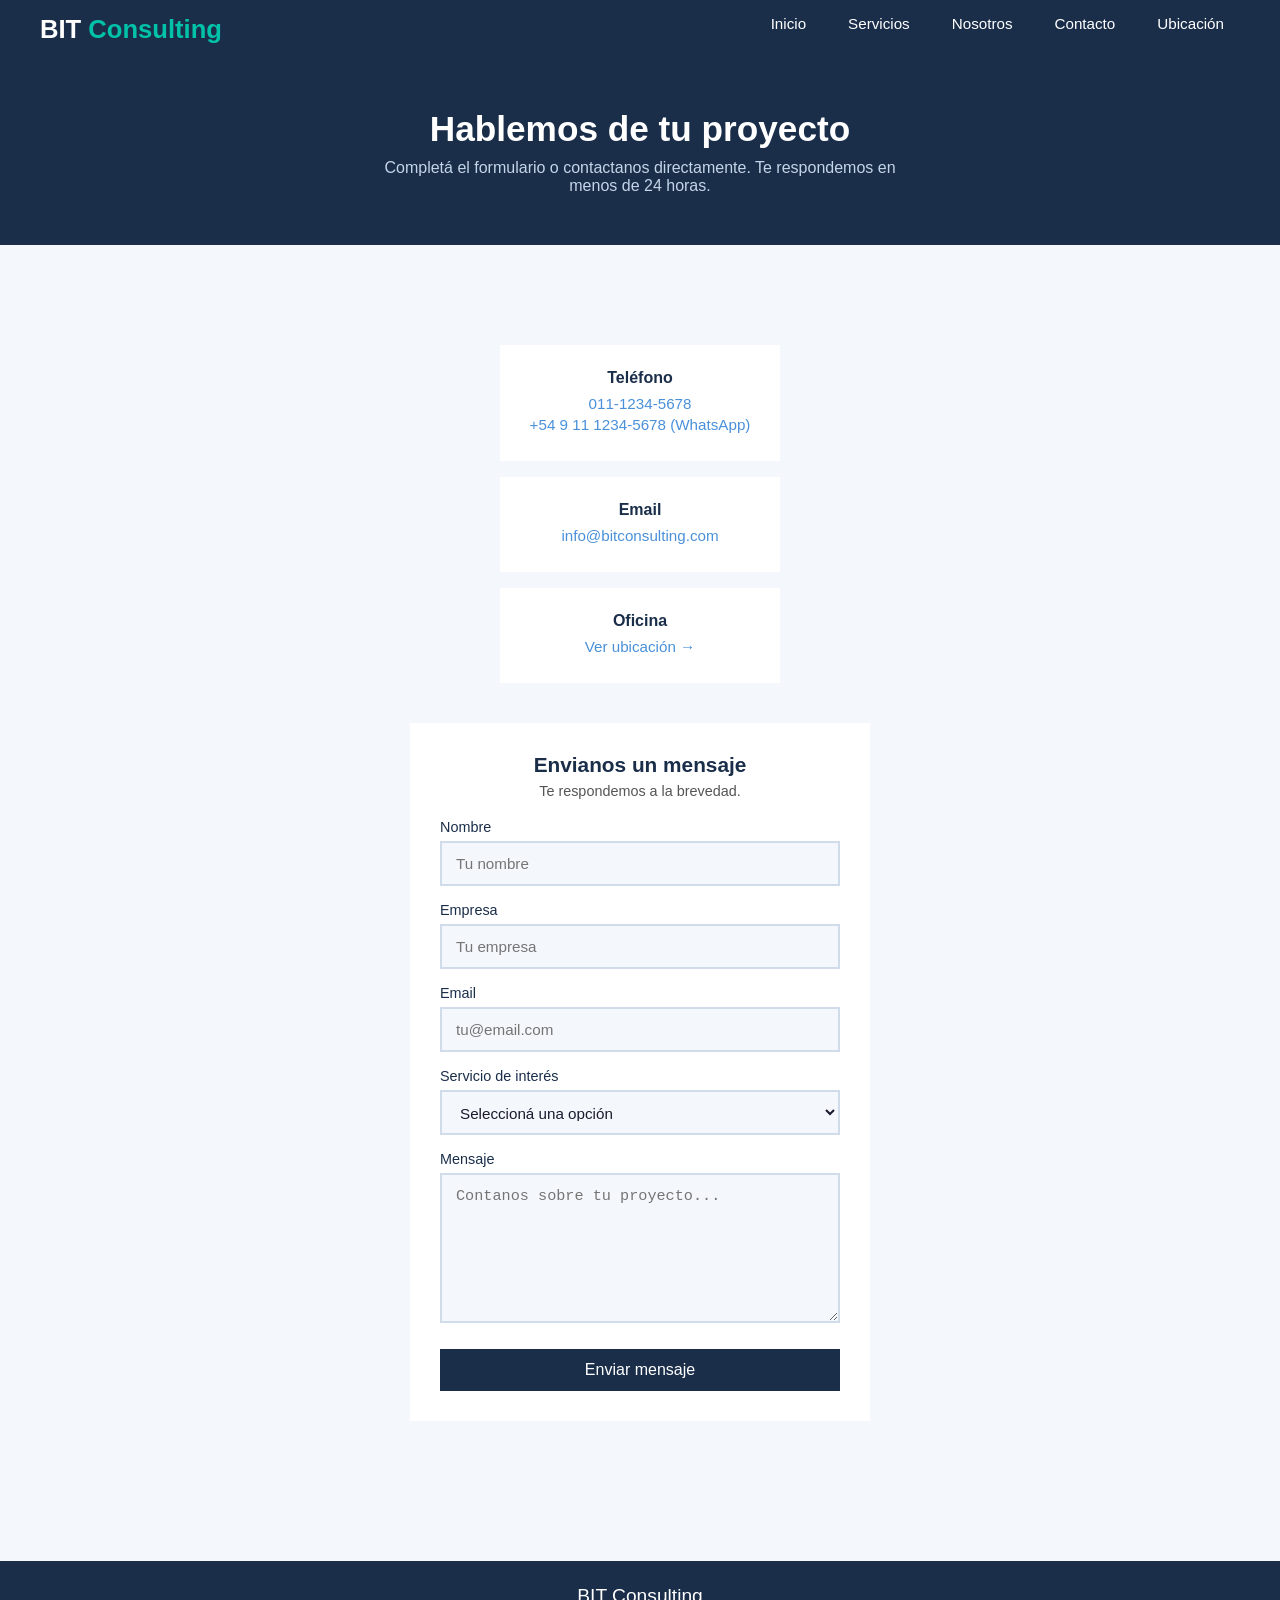
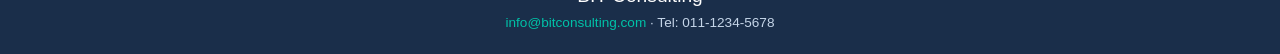
==== commit aed8af75: "Menú hamburguesa agregado" ====
--- a/paginas/contacto.html
+++ b/paginas/contacto.html
@@ -10,7 +10,12 @@
 
     <header>
         <h1>BIT <span>Consulting</span></h1>
-        <nav>
+        <button class="hamburguesa" id="hamburguesa">
+            <span></span>
+            <span></span>
+            <span></span>
+        </button>
+        <nav id="menu">
             <ul>
                 <li><a href="../index.html">Inicio</a></li>
                 <li><a href="servicios.html">Servicios</a></li>
@@ -89,5 +94,24 @@
         <p><a href="mailto:info@bitconsulting.com">info@bitconsulting.com</a> · Tel: 011-1234-5678</p>
     </footer>
 
+    <script>
+        // Obtener el botón hamburguesa y el menú
+        var hamburguesa = document.getElementById('hamburguesa');
+        var menu = document.getElementById('menu');
+        
+        // Cuando se hace click en el hamburguesa
+        hamburguesa.onclick = function() {
+            menu.classList.toggle('abierto');
+            // Si el menú está oculto, mostrarlo
+            if (menu.style.display == 'none' || menu.style.display == '') {
+                menu.style.display = 'block';
+            } 
+            // Si el menú está visible, ocultarlo
+            else {
+                menu.style.display = 'none';
+            }
+        };
+    </script>
+
 </body>
-</html>
+</html>
--- a/estilos/estilo.css
+++ b/estilos/estilo.css
@@ -2,238 +2,308 @@
 
 
 
-/* Reset global de márgenes, padding y caja */
+/* Reset global */
 * { margin: 0; padding: 0; box-sizing: border-box; }
 
-
-
-/* ---------------------INICIO INDEX--------------------- */
-
-
-
-/* Estilos del body: fuente, fondo y color de texto */
 body { font-family: 'Arial', 'Helvetica', sans-serif; background-color: #f4f7fb; color: #1a1a2e; }
-/* Encabezado: barra superior con logo y navegación */
-header { background-color: #1a2e4a; padding: 15px 40px; }
-/* Título/logo del header alineado a la izquierda */
+
+/* HEADER Y NAVEGACIÓN */
+header { background-color: #1a2e4a; padding: 15px 40px; overflow: auto; }
+
 header h1 { color: #fff; font-size: 1.6rem; float: left; }
-/* Palabra destacada en el logo con color de acento */
+
 header h1 span { color: #00c2a8; }
-/* Navegación alineada a la derecha */
-nav { float: right; }
-/* Lista de navegación sin puntos */
-nav ul { list-style: none; }
-/* Items de navegación en línea horizontal */
-nav ul li { display: inline; margin-left: 10px; }
-/* Enlaces del menú en color blanco */
+
+nav { float: right; display: block; }
+
+nav ul { list-style: none; display: inline-flex; }
+
+nav ul li { display: inline-block; margin-left: 10px; }
+
 nav ul li a { text-decoration: none; color: #fff; font-size: 0.95rem; padding: 8px 16px; }
-/* Sección hero: banner principal con mensaje destacado */
+
+/* Botón hamburguesa - no se ve por defecto */
+.hamburguesa { display: none; background: none; border: none; cursor: pointer; padding: 10px; float: right; }
+
+.hamburguesa span { width: 25px; height: 3px; background-color: #fff; display: block; margin: 5px 0; }
+
+/* HERO */
 .hero { background-color: #1a2e4a; color: #fff; padding: 80px 40px; text-align: center; }
-/* Título principal del hero grande y centrado */
+
 .hero h2 { font-size: 2.8rem; margin-bottom: 16px; }
-/* Palabra destacada en el título con color de acento */
+
 .hero h2 em { color: #00c2a8; font-style: normal; }
-/* Párrafo descriptivo con ancho limitado */
+
 .hero p { font-size: 1.1rem; max-width: 600px; margin: 0 auto 30px; color: #c5d5e8; }
-/* Contenedor de botones centrados */
+
 .hero-botones { text-align: center; }
-/* Botón principal con fondo de color de acento */
-.btn-primario { background-color: #00c2a8; color: #1a2e4a; padding: 12px 28px; text-decoration: none; font-size: 1rem; display: inline-block; margin-right: 16px; }
-/* Botón secundario transparente con borde blanco */
-.btn-secundario { background-color: transparent; color: #fff; padding: 12px 28px; text-decoration: none; border: 2px solid #fff; font-size: 1rem; display: inline-block; }
-
-
-
-/* Estadísticas: números destacados bajo el hero */
+
+.btn-primario { background-color: #00c2a8; color: #1a2e4a; padding: 12px 28px; text-decoration: none; font-size: 1rem; display: inline-block; margin-right: 16px; margin-bottom: 10px; }
+
+.btn-secundario { background-color: transparent; color: #fff; padding: 12px 28px; text-decoration: none; border: 2px solid #fff; font-size: 1rem; display: inline-block; margin-bottom: 10px; }
+
 .hero-stats { text-align: center; margin-top: 50px; }
-/* Cada estadística en bloque inline */
+
 .stat { display: inline-block; margin: 0 20px; text-align: center; }
-/* Número grande en color de acento */
+
 .stat-numero { font-size: 2.2rem; color: #00c2a8; }
-/* Texto descriptivo de la estadística */
+
 .stat-texto { font-size: 0.9rem; color: #c5d5e8; }
 
-
-
-/* Secciones: contenedores principales con padding */
+/* SECCIONES */
 .seccion { padding: 60px 40px; }
-/* Título de sección grande y centrado */
+
 .seccion-titulo { font-size: 2rem; text-align: center; margin-bottom: 10px; color: #1a2e4a; }
-/* Subtítulo de sección en gris */
+
 .seccion-subtitulo { text-align: center; color: #555; font-size: 1rem; margin-bottom: 40px; }
 
-
-
-/* Tarjetas: cajas de contenido cuadrado (280x280px) */
-.tarjetas { text-align: center; }
-/* Tarjeta individual con flexbox para centrado */
-.tarjeta { background-color: #fff; padding: 30px; width: 280px; text-align: center; display: inline-flex; flex-direction: column; align-items: center; justify-content: center; margin: 0 12px 24px; vertical-align: top; min-height: 280px; }
-/* Número en la tarjeta en color de acento */
+/* TARJETAS */
+.tarjetas { text-align: center; align-items: center;}
+
+.tarjeta { background-color: #fff; padding: 30px; width: 280px; text-align: center; display: inline-block; margin: 0 12px 24px; vertical-align: top; height: 240px; }
+
 .tarjeta-numero { font-size: 2rem; color: #00c2a8; margin-bottom: 10px; }
-/* Título de la tarjeta */
+
 .tarjeta h3 { font-size: 1.2rem; margin-bottom: 10px; color: #1a2e4a; }
-/* Texto descriptivo en la tarjeta */
+
 .tarjeta p { font-size: 0.95rem; color: #555; line-height: 1.6; }
-/* Enlaces dentro de tarjetas en azul */
+
 .tarjeta a { display: inline-block; margin-top: 16px; color: #4a90d9; text-decoration: none; font-size: 0.95rem; }
 
-
-
-/* Sección azul oscura: fondo oscuro con contenido destacado */
+/* SECCIÓN AZUL */
 .seccion-azul { background-color: #1a2e4a; padding: 60px 40px; }
-/* Títulos blancos en sección azul */
+
 .seccion-azul .seccion-titulo { color: #fff; }
-/* Subtítulos en tono claro en sección azul */
+
 .seccion-azul .seccion-subtitulo { color: #c5d5e8; }
-/* Contenedor de cajas de razones centradas */
+
 .razones { text-align: center; }
-/* Razones: cajas azul más claro en grid 280x280px */
-.razon { background-color: #2d5282; padding: 30px; width: 280px; text-align: center; display: inline-flex; flex-direction: column; align-items: center; justify-content: center; margin: 0 12px 24px; vertical-align: top; min-height: 280px; }
-/* Títulos de razones en blanco */
-.razon h3 { color: #fff; font-size: 1.1rem; margin-bottom: 10px; }
-/* Texto de razones en color claro */
-.razon p { color: #c5d5e8; font-size: 0.9rem; line-height: 1.6; }
-
-
-
-/* Hero de página interna: banner pequeño para páginas secundarias */
+
+.razon { background-color: #2d5282; padding: 30px; width: 280px; text-align: center; display: inline-block; margin: 0 12px 24px; vertical-align: top; height: 180px; }
+
+.razon h3 { color: #fff; font-size: 1.1rem; margin-bottom: 10px; text-align: center;}
+
+.razon p { color: #c5d5e8; font-size: 0.9rem; line-height: 1.6; text-align: center; }
+
+/* PAGE HERO */
 .page-hero { background-color: #1a2e4a; color: #fff; padding: 50px 40px; text-align: center; }
-/* Título de página interna más pequeño que el del home */
+
 .page-hero h2 { font-size: 2.2rem; margin-bottom: 10px; }
-/* Descripción bajo el título en color claro */
+
 .page-hero p { color: #c5d5e8; font-size: 1rem; max-width: 550px; margin: 0 auto; }
 
-
-
-/* ---------------------FIN INDEX--------------------- */
-
-
-
-/* SERVICIOS: lista de ofertas principales en grid 280x280px */
+/* SERVICIOS */
 .servicios-lista { max-width: 1000px; margin: 0 auto; text-align: center; }
-/* Tarjeta de servicio con número y descripción */
-.servicio { background-color: #fff; padding: 24px; width: 280px; text-align: center; display: inline-flex; flex-direction: column; align-items: center; justify-content: center; margin: 0 12px 24px; vertical-align: top; min-height: 280px; }
-/* Número del servicio en color de acento */
+
+.servicio { background-color: #fff; padding: 24px; width: 280px; text-align: center; display: inline-block; margin: 0 12px 24px; vertical-align: top; min-height: 280px; }
+
 .servicio-numero { font-size: 2rem; color: #00c2a8; margin-bottom: 12px; }
-/* Nombre del servicio */
+
 .servicio h3 { font-size: 1.15rem; color: #1a2e4a; margin-bottom: 6px; }
-/* Descripción del servicio */
+
 .servicio p { font-size: 0.95rem; color: #555; line-height: 1.6; }
 
-
-
-/* Proceso: pasos para ejecutar un servicio en grid más compacto */
+/* PROCESO */
 .proceso { text-align: center; margin-top: 40px; }
-/* Cada paso del proceso más compacto */
-.paso { background-color: #fff; padding: 16px; width: 280px; text-align: center; display: inline-flex; flex-direction: column; align-items: center; justify-content: center; margin: 0 12px 24px; vertical-align: top; min-height: 200px; }
-/* Número del paso en color de acento */
+
+.paso { background-color: #fff; padding: 16px; width: 280px; text-align: center; display: inline-block; margin: 0 12px 24px; vertical-align: top; height: 140px; }
+
 .paso-numero { font-size: 1.5rem; color: #00c2a8; margin-bottom: 8px; }
-/* Título del paso */
+
 .paso h4 { font-size: 1rem; color: #1a2e4a; margin-bottom: 6px; }
-/* Descripción del paso */
+
 .paso p { font-size: 0.85rem; color: #555; line-height: 1.5; }
 
-
-
-/* NOSOTROS: introducción y valores de la empresa */
+/* NOSOTROS */
 .nosotros-intro { max-width: 700px; margin: 0 auto 40px; text-align: center; }
-/* Texto introductorio de la sección Nosotros */
+
 .nosotros-intro p { color: #555; font-size: 1rem; line-height: 1.7; }
-/* Contenedor de lista de valores centrado con flexbox */
-.valores-lista { text-align: center; margin-top: 20px; display: flex; flex-wrap: wrap; align-items: center; justify-content: center; gap: 8px; }
-/* Badge de cada valor empresarial centrado */
-.valor { background-color: #1a2e4a; color: #fff; padding: 10px 22px; display: inline-flex; margin: 0; font-size: 0.95rem; align-items: center; justify-content: center; }
-
-
-
-/* Equipo: sección con miembros del equipo */
+
+.valores-lista { text-align: center; margin-top: 0px; display: inline-block;}
+
+.valor { background-color: #1a2e4a; color: #fff; padding: 10px 22px; display: inline-block; margin: 5px; font-size: 0.95rem; }
+
+/* EQUIPO */
 .equipo { padding: 60px 40px; background-color: #fff; }
-/* Grid de integrantes centrado */
+
 .equipo-grid { text-align: center; margin-top: 30px; }
-/* Tarjeta de integrante con foto y datos 280x280px */
-.integrante { background-color: #f4f7fb; padding: 12px; width: 280px; text-align: center; display: inline-flex; flex-direction: column; align-items: center; justify-content: space-around; margin: 0 12px 24px; vertical-align: top; height: 280px; gap: 8px; }
-/* Foto del integrante redonda y centrada sin estirar ni tocar bordes */
-.integrante img { width: 120px; height: 120px; border: 4px solid #00c2a8; margin: 0; object-fit: cover; object-position: center; display: block; flex-shrink: 0; }
-/* Enlace de la foto sin decoración */
-.integrante a { text-decoration: none; margin: 0; padding: 0; display: flex; justify-content: center; width: 100%; }
-/* Nombre del integrante centrado sin espacios extras */
-.integrante h3 { font-size: 1rem; color: #1a2e4a; margin: 0; }
-/* Puesto/rol del integrante con tamaño pequeño */
+
+.integrante { background-color: #f4f7fb; padding: 12px; width: 280px; text-align: center; display: inline-block; margin: 0 12px 24px; vertical-align: top; height: 235px; }
+
+.integrante img { width: 120px; height: 120px; border: 4px solid #00c2a8; margin: 0 auto 8px; display: block; object-fit: cover; object-position: center; }
+
+.integrante a { text-align: center; text-decoration: none; display: block; width: 120px; height: 120px; margin: 0 auto 8px; }
+
+.integrante h3 { font-size: 1rem; color: #1a2e4a; margin: 8px 0 4px 0; }
+
 .integrante p { font-size: 0.75rem; color: #555; line-height: 1.3; margin: 0; }
 
-
-
-/* CONTACTO: grid con información de contacto e formulario */
+/* CONTACTO */
 .contacto-grid { max-width: 1200px; margin: 0 auto; text-align: center; }
-/* Sección de información de contacto 280x280px */
-.contacto-info { width: 280px; display: inline-flex; flex-direction: column; align-items: stretch; margin: 0 12px 24px; vertical-align: top; }
-/* Bloque individual de información (teléfono, email, dirección) */
+
+.contacto-info { width: 280px; display: inline-block; margin: 0 12px 24px; vertical-align: top; }
+
 .info-bloque { background-color: #fff; padding: 24px; margin-bottom: 16px; }
-/* Título del bloque de información */
+
 .info-bloque h3 { font-size: 1rem; color: #1a2e4a; margin-bottom: 8px; }
-/* Enlaces de contacto en azul */
+
 .info-bloque a { display: block; color: #4a90d9; text-decoration: none; font-size: 0.95rem; margin-bottom: 4px; }
 
-
-
-/* Formulario de contacto: panel con campos de entrada */
+/* FORMULARIO */
 .formulario-panel { background-color: #fff; padding: 30px; width: 460px; display: block; margin: 0 auto 40px; text-align: center; }
-/* Título del formulario */
+
 .formulario-panel h3 { font-size: 1.3rem; color: #1a2e4a; margin-bottom: 6px; }
-/* Descripción del formulario */
+
 .formulario-panel p { color: #555; font-size: 0.9rem; margin-bottom: 20px; }
-/* Fila con dos campos lado a lado */
+
 .fila-dos { margin-bottom: 16px; }
-/* Contenedor de cada campo del formulario */
+
 .grupo-campo { margin-bottom: 16px; width: 100%; text-align: left; }
-/* Etiqueta del campo */
+
 .grupo-campo label { font-size: 0.9rem; color: #1a2e4a; margin-bottom: 6px; display: block; }
-/* Inputs, selects y textareas con borde y fondo claro */
-.grupo-campo input, .grupo-campo select, .grupo-campo textarea { padding: 12px 14px; border: 2px solid #d0dcea; font-size: 0.95rem; color: #1a1a2e; background-color: #f4f7fb; width: 100%; box-sizing: border-box; }
-/* Altura de inputs y selects */
+
+.grupo-campo input, .grupo-campo select, .grupo-campo textarea { padding: 12px 14px; border: 2px solid #d0dcea; font-size: 0.95rem; color: #1a1a2e; background-color: #f4f7fb; width: 100%; }
+
 .grupo-campo input, .grupo-campo select { height: 45px; }
-/* Altura de textarea y sin resize */
+
 .grupo-campo textarea { height: 150px; resize: vertical; }
-/* Botón de envío del formulario */
+
 .btn-enviar { background-color: #1a2e4a; color: #fff; font-size: 1rem; padding: 12px 28px; border: none; cursor: pointer; width: 100%; margin-top: 6px; }
 
-
-
-/* UBICACIÓN: mapa interactivo y información de dirección */
+/* UBICACIÓN */
 .mapa-wrap { max-width: 800px; margin: 0 auto 40px; overflow: hidden; }
-/* Mapa incrustado de Google Maps */
+
 .mapa-wrap iframe { width: 100%; height: 320px; border: none; display: block; }
-/* Contenedor de tarjetas de información de ubicación */
+
 .ubicacion-info { text-align: center; margin-bottom: 40px; }
-/* Tarjeta de información (dirección, horarios) más compacta */
-.info-card { background-color: #fff; padding: 16px; width: 280px; text-align: center; display: inline-flex; flex-direction: column; align-items: center; justify-content: center; margin: 0 12px 24px; vertical-align: top; min-height: 160px; }
-/* Título de la tarjeta de información */
+
+.info-card { background-color: #fff; padding: 16px; width: 280px; text-align: center; display: inline-block; margin: 0 12px 24px; vertical-align: top; min-height: 160px; }
+
 .info-card h3 { font-size: 1rem; color: #1a2e4a; margin-bottom: 10px; }
-/* Contenido de la tarjeta de información */
+
 .info-card p { font-size: 0.9rem; color: #555; line-height: 1.7; }
-/* Sección de instrucciones de transporte */
+
 .transporte-wrap { max-width: 800px; margin: 0 auto; background-color: #fff; padding: 30px; }
-/* Título de la sección de transporte */
+
 .transporte-wrap h3 { font-size: 1.2rem; color: #1a2e4a; margin-bottom: 16px; }
-/* Lista de opciones de transporte sin puntos */
+
 .transporte-wrap ul { list-style: none; padding: 0; }
-/* Cada opción de transporte con línea divisora */
+
 .transporte-wrap ul li { padding: 8px 0; border-bottom: 1px solid #e8eef6; color: #555; font-size: 0.95rem; }
-/* Última opción sin línea divisora */
+
 .transporte-wrap ul li:last-child { border-bottom: none; }
 
-
-
-/* Footer: pie de página con información de contacto */
-footer { background-color: #1a2e4a; color: #fff; text-align: center; padding: 24px 40px; clear: both; }
-/* Nombre de la marca en el footer */
+/* FOOTER */
+footer { background-color: #1a2e4a; color: #fff; text-align: center; padding: 24px 40px; }
+
 .footer-brand { font-size: 1.2rem; display: block; margin-bottom: 8px; }
-/* Párrafo con información de contacto */
+
 footer p { font-size: 0.85rem; color: #c5d5e8; }
-/* Enlaces en el footer con color de acento */
+
 footer a { color: #00c2a8; text-decoration: none; }
 
 
+/* ========== MEDIA QUERIES PARA RESPONSIVE ========== */
+
+/* Para pantallas pequeñas (celulares) - menos de 768px */
+@media (max-width: 768px) {
+    
+    /* Header más pequeño */
+    header { padding: 10px 15px; overflow: auto; }
+    header h1 { font-size: 1.2rem; float: left; }
+    
+    /* Mostrar hamburguesa */
+    .hamburguesa { display: block; float: right; }
+    
+    /* Menú escondido por defecto */
+    nav { float: none; display: none; width: 100%; background-color: #0f1c2e; padding: 10px 10; clear: both; }
+    
+    nav ul { display: block; }
+    nav ul li { display: block; margin: 0; border-bottom: 1px solid #2d5282; }
+    nav ul li a { display: block; padding: 12px 15px; color: #fff; margin: 0; }
+    
+    /* Hero más pequeño */
+    .hero { padding: 40px 15px; }
+    .hero h2 { font-size: 1.6rem; }
+    .hero p { font-size: 0.95rem; }
+    
+    /* Estadísticas en una columna */
+    .stat { display: block; margin: 15px 0; }
+    
+    /* Secciones */
+    .seccion { padding: 30px 15px; }
+    .seccion-azul { padding: 30px 15px; }
+    
+    /* Tarjetas en ancho completo */
+    .tarjeta { width: 100%; margin: 0 0 20px 0; display: block; }
+    .razon { width: 100%; margin: 0 0 20px 0; display: block; }
+    .servicio { width: 100%; margin: 0 0 20px 0; display: block; }
+    .paso { width: 100%; margin: 0 0 20px 0; display: block; }
+    .integrante { width: 100%; margin: 0 0 20px 0; display: block; }
+    
+    /* Botones */
+    .btn-primario, .btn-secundario { margin: 5px; padding: 10px 20px; font-size: 0.9rem; }
+    
+    /* Page hero pequeño */
+    .page-hero { padding: 30px 15px; }
+    .page-hero h2 { font-size: 1.4rem; }
+    .page-hero p { font-size: 0.9rem; }
+    
+    /* Equipos */
+    .equipo { padding: 30px 15px; }
+    
+    /* Contacto */
+    .contacto-info { width: 100%; margin: 0 0 15px 0; display: block; }
+    .formulario-panel { width: 100%; max-width: 100%; padding: 20px 15px; }
+    
+    /* Ubicación */
+    .mapa-wrap { margin-bottom: 20px; }
+    .mapa-wrap iframe { height: 250px; }
+    .info-card { width: 100%; margin: 0 0 15px 0; display: block; }
+    .transporte-wrap { padding: 20px 15px; }
+    
+    /* Footer */
+    footer { padding: 15px 15px; }
+}
+
+/* Para pantallas muy pequeñas (celulares pequeños) - menos de 480px */
+@media (max-width: 480px) {
+    
+    header { padding: 10px 10px; overflow: auto; }
+    header h1 { font-size: 1rem; float: left; }
+    
+    .hamburguesa { display: block; float: right; }
+    nav { float: none; display: none; width: 100%; background-color: #0f1c2e; }
+    nav ul { display: block; }
+    nav ul li { display: block; border-bottom: 1px solid #2d5282; }
+    nav ul li a { display: block; padding: 12px 10px; }
+    
+    .hero { padding: 30px 10px; }
+    .hero h2 { font-size: 1.4rem; }
+    .hero p { font-size: 0.9rem; }
+    
+    .seccion { padding: 20px 10px; }
+    .seccion-azul { padding: 20px 10px; }
+    
+    .seccion-titulo { font-size: 1.3rem; }
+    .seccion-subtitulo { font-size: 0.85rem; }
+    
+    .stat-numero { font-size: 1.8rem; }
+    .stat-texto { font-size: 0.8rem; }
+    
+    .tarjeta h3, .razon h3, .servicio h3 { font-size: 0.95rem; }
+    .tarjeta p, .razon p, .servicio p { font-size: 0.85rem; }
+    
+    .formulario-panel { padding: 15px 10px; }
+    .formulario-panel h3 { font-size: 1.1rem; }
+    
+    .page-hero h2 { font-size: 1.2rem; }
+    .page-hero p { font-size: 0.85rem; }
+    
+    footer { padding: 10px 10px; font-size: 0.8rem; }
+}
+
+nav.abierto { display: block; }
 
 /* Main: contenedor principal de contenido */
 main { padding: 40px; }
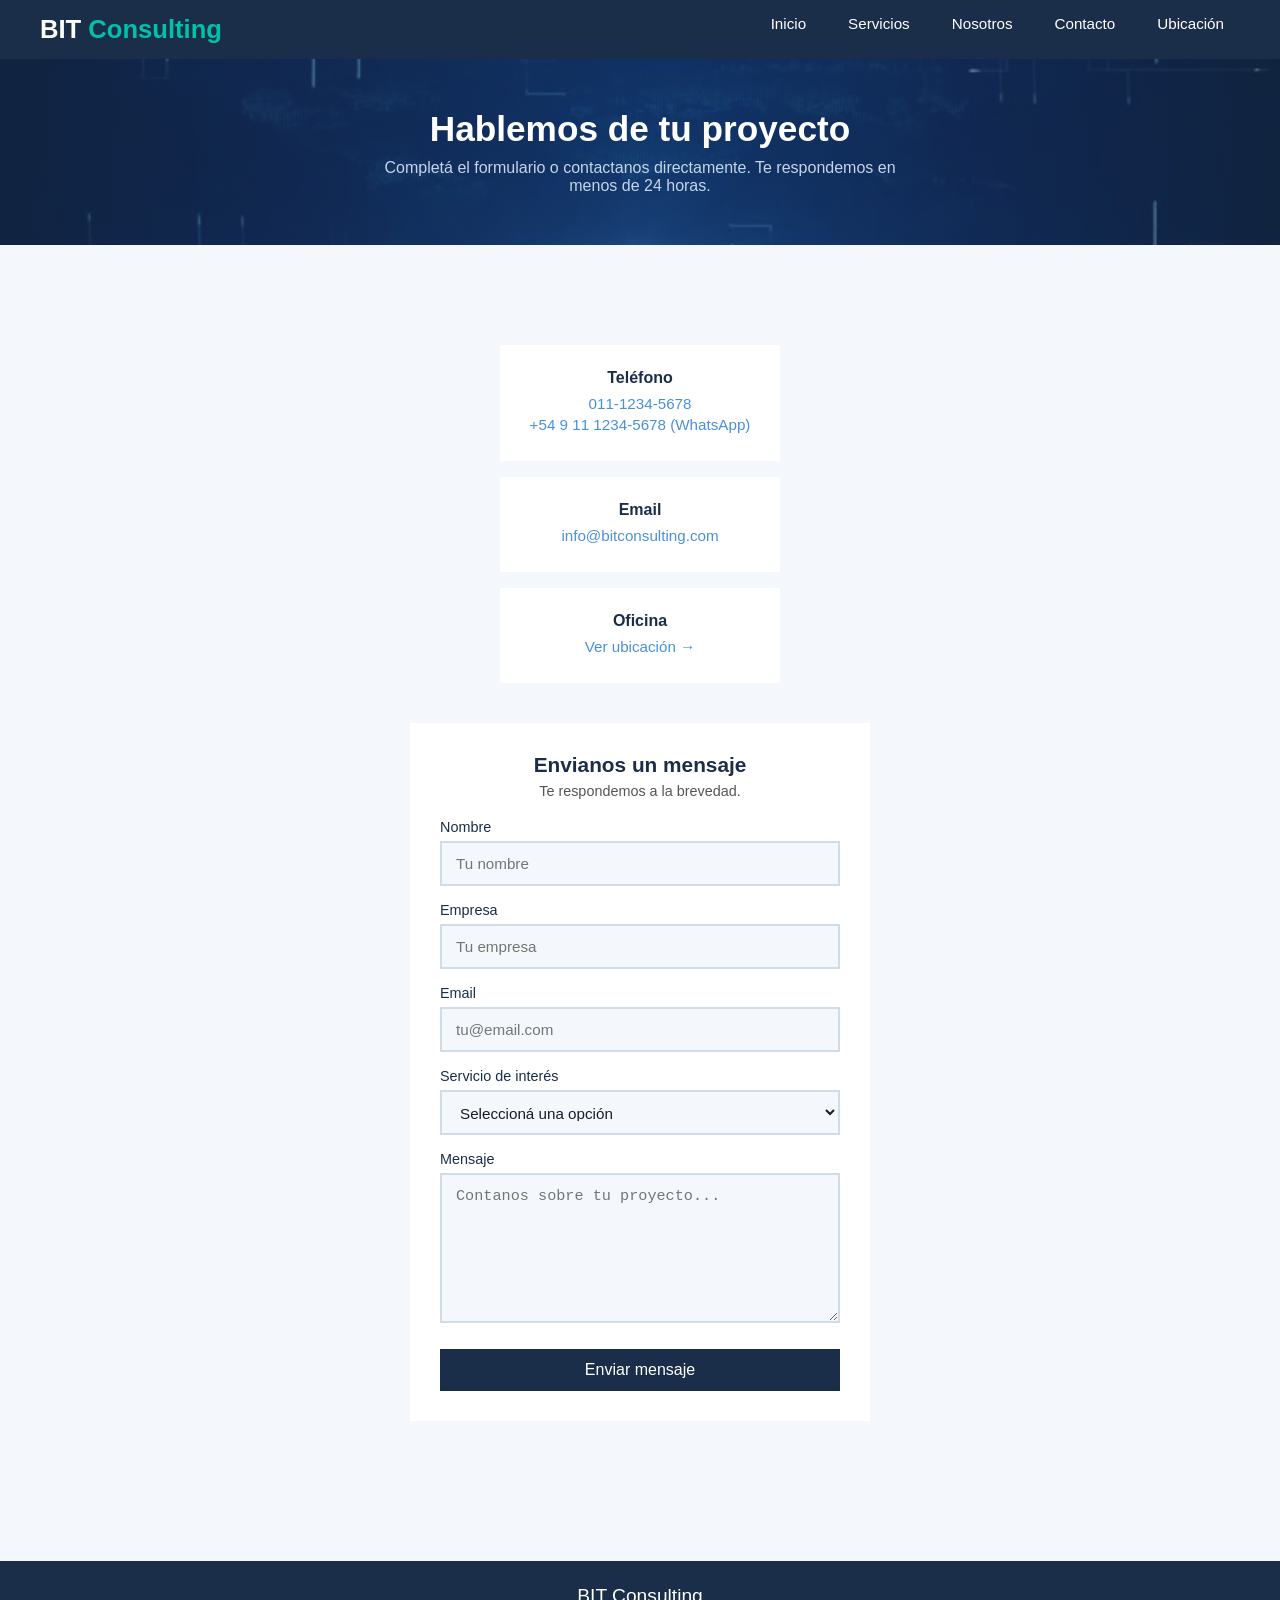
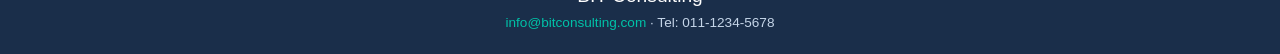
==== commit 501819ab: "feat: agregue imagenes en las paginas" ====
--- a/paginas/contacto.html
+++ b/paginas/contacto.html
@@ -1,4 +1,4 @@
-<!DOCTYPE html>
+﻿<!DOCTYPE html>
 <html lang="es">
 <head>
     <meta charset="UTF-8">
@@ -26,7 +26,7 @@
         </nav>
     </header>
 
-    <div class="page-hero">
+    <div class="page-hero banner-bg">
         <h2>Hablemos de tu proyecto</h2>
         <p>Completá el formulario o contactanos directamente. Te respondemos en menos de 24 horas.</p>
     </div>
@@ -114,4 +114,4 @@
     </script>
 
 </body>
-</html>+</html>
--- a/estilos/estilo.css
+++ b/estilos/estilo.css
@@ -1,5 +1,4 @@
 /* ESTILO BIT CONSULTING comentado*/
-
 
 
 /* Reset global */
@@ -22,13 +21,13 @@
 
 nav ul li a { text-decoration: none; color: #fff; font-size: 0.95rem; padding: 8px 16px; }
 
-/* Botón hamburguesa - no se ve por defecto */
+/* Botón hamburguesa */
 .hamburguesa { display: none; background: none; border: none; cursor: pointer; padding: 10px; float: right; }
 
 .hamburguesa span { width: 25px; height: 3px; background-color: #fff; display: block; margin: 5px 0; }
 
 /* HERO */
-.hero { background-color: #1a2e4a; color: #fff; padding: 80px 40px; text-align: center; }
+.hero { background-image: linear-gradient(rgba(26,46,74,0.6), rgba(26,46,74,0.6)), url('../img/inicio/equipo.jpg'); background-size: cover; background-position: center; color: #fff; padding: 80px 40px; text-align: center; }
 
 .hero h2 { font-size: 2.8rem; margin-bottom: 16px; }
 
@@ -46,7 +45,7 @@
 
 .stat { display: inline-block; margin: 0 20px; text-align: center; }
 
-.stat-numero { font-size: 2.2rem; color: #00c2a8; }
+.stat-numero { font-size: 2.2rem; color: #ffffff; }
 
 .stat-texto { font-size: 0.9rem; color: #c5d5e8; }
 
@@ -77,14 +76,21 @@
 
 .seccion-azul .seccion-subtitulo { color: #c5d5e8; }
 
+/* Fondo específico para la sección "Cómo trabajamos" (no afecta las cajas blancas internas) */
+.seccion-azul.trabajamos-bg {
+    background: linear-gradient(rgba(26,46,74,0.6), rgba(26,46,74,0.6)), url('../img/cómotrabajamos/comotrabajamos.jpg') center/cover no-repeat;
+    color: #fff;
+}
+
 .razones { text-align: center; }
 
-.razon { background-color: #2d5282; padding: 30px; width: 280px; text-align: center; display: inline-block; margin: 0 12px 24px; vertical-align: top; height: 180px; }
+.razon { background-color: #2d5282; padding: 16px; width: 280px; text-align: center; display: inline-block; margin: 0 12px 24px; vertical-align: top; min-height: 240px; box-sizing: border-box; }
 
 .razon h3 { color: #fff; font-size: 1.1rem; margin-bottom: 10px; text-align: center;}
 
 .razon p { color: #c5d5e8; font-size: 0.9rem; line-height: 1.6; text-align: center; }
 
+/* (regla `.razon .box-servicio` eliminada; se usa la regla genérica `.box-servicio`) */
 /* PAGE HERO */
 .page-hero { background-color: #1a2e4a; color: #fff; padding: 50px 40px; text-align: center; }
 
@@ -92,6 +98,12 @@
 
 .page-hero p { color: #c5d5e8; font-size: 1rem; max-width: 550px; margin: 0 auto; }
 
+/* Background banner for selected pages (services, nosotros, contacto, ubicacion) */
+.page-hero.banner-bg {
+    background: linear-gradient(rgba(26,46,74,0.6), rgba(26,46,74,0.6)), url('../img/banner/bannermenu.jpg') center/cover no-repeat;
+    color: #fff;
+}
+
 /* SERVICIOS */
 .servicios-lista { max-width: 1000px; margin: 0 auto; text-align: center; }
 
@@ -102,6 +114,10 @@
 .servicio h3 { font-size: 1.15rem; color: #1a2e4a; margin-bottom: 6px; }
 
 .servicio p { font-size: 0.95rem; color: #555; line-height: 1.6; }
+
+/* Caja de imagen para servicios: mantener proporción, centrar y ocupar espacio simétrico */
+.box-servicio { width: 100%; height: 140px; display: flex; align-items: center; justify-content: center; margin-top: 12px; overflow: hidden; }
+.box-servicio img { max-width: 100%; max-height: 100%; display: block; object-fit: contain; object-position: center; }
 
 /* PROCESO */
 .proceso { text-align: center; margin-top: 40px; }
@@ -306,4 +322,4 @@
 nav.abierto { display: block; }
 
 /* Main: contenedor principal de contenido */
-main { padding: 40px; }
+main { padding: 40px; }
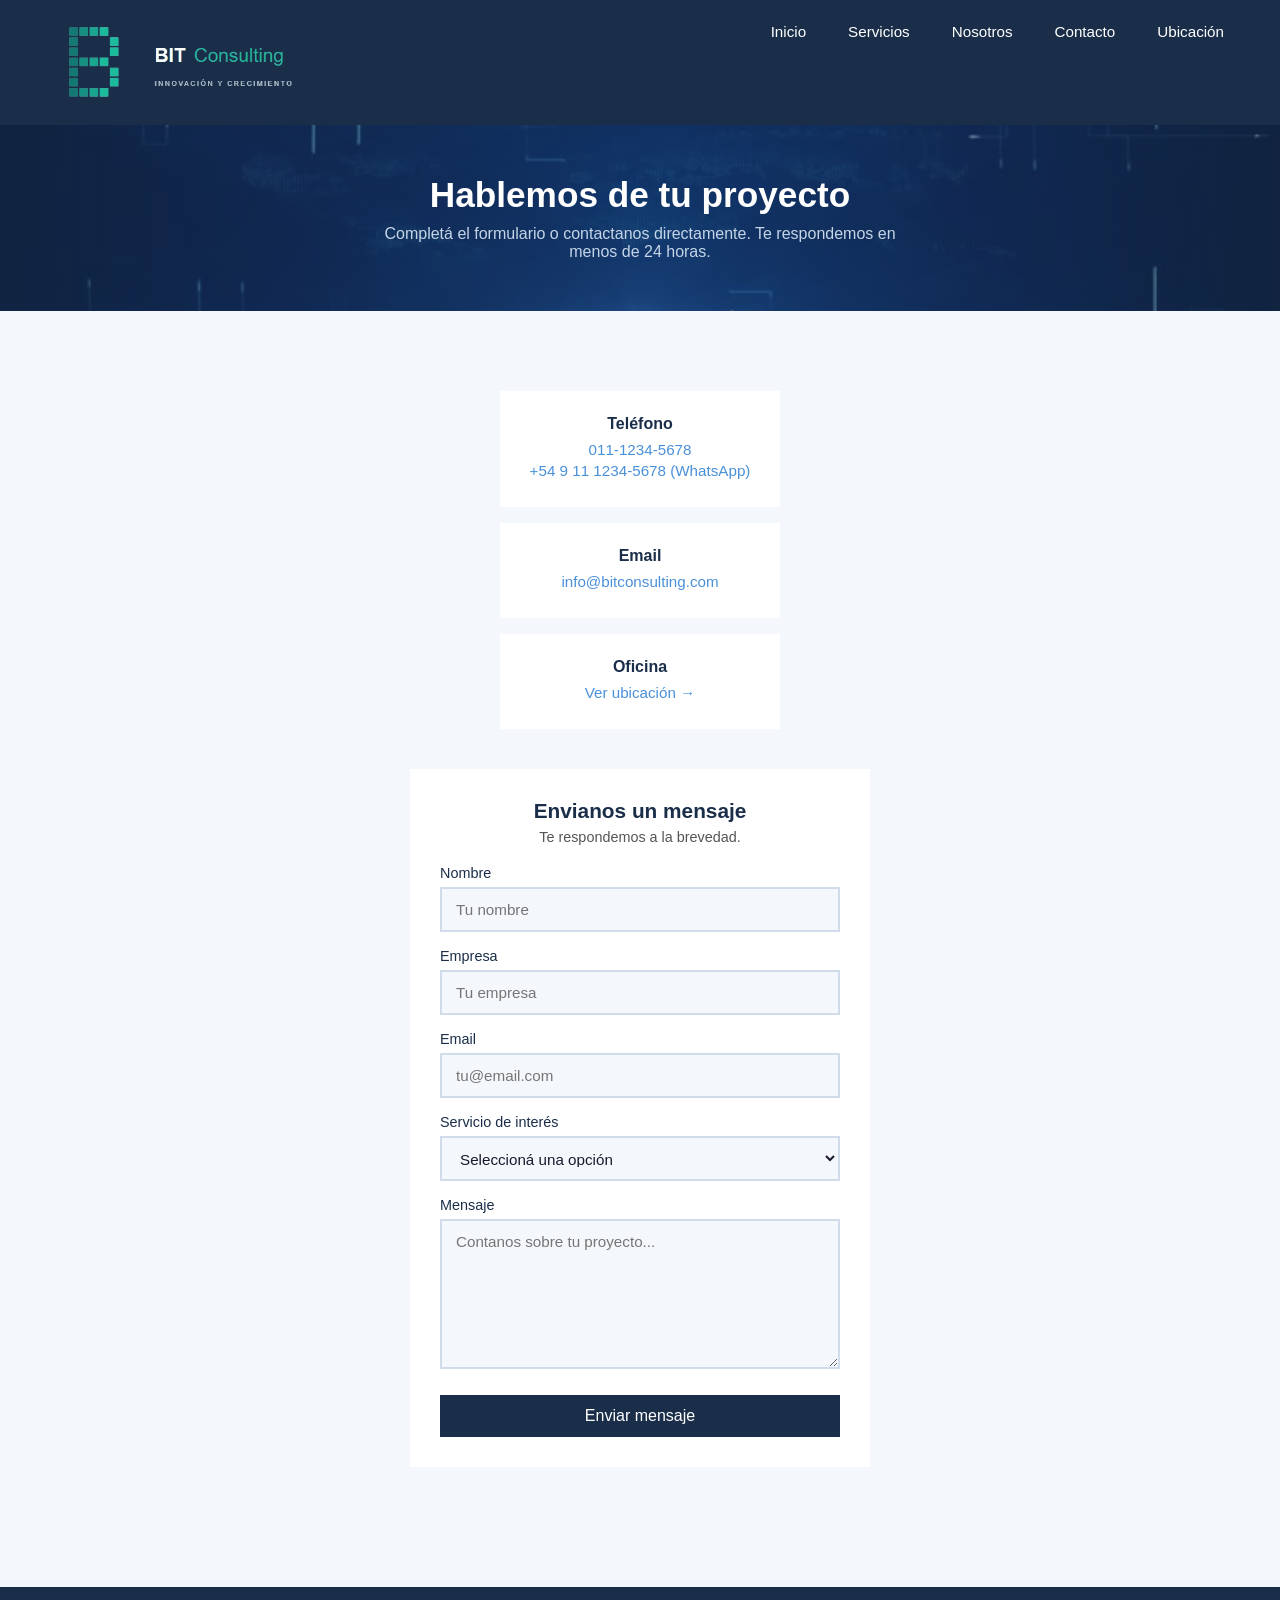
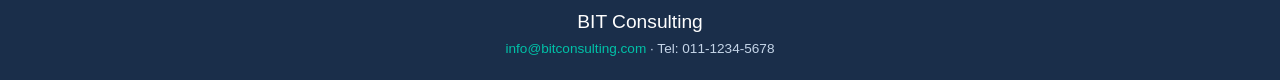
==== commit 0acab804: "Agrego logo de la consultora en toda la pagina" ====
--- a/paginas/contacto.html
+++ b/paginas/contacto.html
@@ -9,7 +9,7 @@
 <body>
 
     <header>
-        <h1>BIT <span>Consulting</span></h1>
+        <a href="index.html"><img src="../img/logo/logo_bit.png" alt="BIT Consulting" class="logo"></a>
         <button class="hamburguesa" id="hamburguesa">
             <span></span>
             <span></span>
--- a/estilos/estilo.css
+++ b/estilos/estilo.css
@@ -6,6 +6,8 @@
 
 body { font-family: 'Arial', 'Helvetica', sans-serif; background-color: #f4f7fb; color: #1a1a2e; }
 
+.logo { height: 95px; width: auto; float: left; }
+
 /* HEADER Y NAVEGACIÓN */
 header { background-color: #1a2e4a; padding: 15px 40px; overflow: auto; }
 
@@ -19,7 +21,7 @@
 
 nav ul li { display: inline-block; margin-left: 10px; }
 
-nav ul li a { text-decoration: none; color: #fff; font-size: 0.95rem; padding: 8px 16px; }
+nav ul li a { text-decoration: none; color: #fff; font-size: 0.95rem; padding: 8px 16px; display: block; }
 
 /* Botón hamburguesa */
 .hamburguesa { display: none; background: none; border: none; cursor: pointer; padding: 10px; float: right; }
@@ -57,17 +59,24 @@
 .seccion-subtitulo { text-align: center; color: #555; font-size: 1rem; margin-bottom: 40px; }
 
 /* TARJETAS */
-.tarjetas { text-align: center; align-items: center;}
-
-.tarjeta { background-color: #fff; padding: 30px; width: 280px; text-align: center; display: inline-block; margin: 0 12px 24px; vertical-align: top; height: 240px; }
-
-.tarjeta-numero { font-size: 2rem; color: #00c2a8; margin-bottom: 10px; }
-
-.tarjeta h3 { font-size: 1.2rem; margin-bottom: 10px; color: #1a2e4a; }
+.tarjetas { display: flex; justify-content: center; align-items: stretch; gap: 24px; flex-wrap: wrap; }
+
+.tarjeta { background-color: #fff; padding: 16px 24px; width: 280px; height: 260px; box-sizing: border-box; display: flex; flex-direction: column; justify-content: flex; align-items: center; margin: 0px; }
+
+/* Propiedad para las tarjetas que no contienen un link, se centra el contenido verticalmente */
+.tarjeta:not(:has(a)) { justify-content: center; }
+
+.tarjeta h3 { margin: 6px 0 10px 0; }
+
+.tarjeta p { margin: 20px; text-align: center; }
+
+.tarjeta-numero { font-size: 2rem; color: #00c2a8; margin-bottom: 10px; text-align: center}
+
+.tarjeta h3 { font-size: 1.2rem; margin-bottom: 10px; color: #1a2e4a; text-align: center; }
 
 .tarjeta p { font-size: 0.95rem; color: #555; line-height: 1.6; }
 
-.tarjeta a { display: inline-block; margin-top: 16px; color: #4a90d9; text-decoration: none; font-size: 0.95rem; }
+.tarjeta a { text-align: center; display: inline-block; margin: auto; color: #4a90d9; text-decoration: none; font-size: 0.95rem; }
 
 /* SECCIÓN AZUL */
 .seccion-azul { background-color: #1a2e4a; padding: 60px 40px; }
@@ -76,7 +85,7 @@
 
 .seccion-azul .seccion-subtitulo { color: #c5d5e8; }
 
-/* Fondo específico para la sección "Cómo trabajamos" (no afecta las cajas blancas internas) */
+/* Fondo para la sección "Cómo trabajamos"*/
 .seccion-azul.trabajamos-bg {
     background: linear-gradient(rgba(26,46,74,0.6), rgba(26,46,74,0.6)), url('../img/cómotrabajamos/comotrabajamos.jpg') center/cover no-repeat;
     color: #fff;
@@ -84,13 +93,13 @@
 
 .razones { text-align: center; }
 
-.razon { background-color: #2d5282; padding: 16px; width: 280px; text-align: center; display: inline-block; margin: 0 12px 24px; vertical-align: top; min-height: 240px; box-sizing: border-box; }
+.razon { background-color: #2d5282; padding: 16px; width: 280px; text-align: center; display: inline-block; margin: 0 55px 15px; vertical-align: top; min-height: 240px; box-sizing: border-box; }
 
 .razon h3 { color: #fff; font-size: 1.1rem; margin-bottom: 10px; text-align: center;}
 
 .razon p { color: #c5d5e8; font-size: 0.9rem; line-height: 1.6; text-align: center; }
 
-/* (regla `.razon .box-servicio` eliminada; se usa la regla genérica `.box-servicio`) */
+
 /* PAGE HERO */
 .page-hero { background-color: #1a2e4a; color: #fff; padding: 50px 40px; text-align: center; }
 
@@ -98,7 +107,7 @@
 
 .page-hero p { color: #c5d5e8; font-size: 1rem; max-width: 550px; margin: 0 auto; }
 
-/* Background banner for selected pages (services, nosotros, contacto, ubicacion) */
+/* Fondo para servicios, nosotros, contacto, ubicacion */
 .page-hero.banner-bg {
     background: linear-gradient(rgba(26,46,74,0.6), rgba(26,46,74,0.6)), url('../img/banner/bannermenu.jpg') center/cover no-repeat;
     color: #fff;
@@ -117,10 +126,11 @@
 
 /* Caja de imagen para servicios: mantener proporción, centrar y ocupar espacio simétrico */
 .box-servicio { width: 100%; height: 140px; display: flex; align-items: center; justify-content: center; margin-top: 12px; overflow: hidden; }
+
 .box-servicio img { max-width: 100%; max-height: 100%; display: block; object-fit: contain; object-position: center; }
 
 /* PROCESO */
-.proceso { text-align: center; margin-top: 40px; }
+.proceso { display: grid; grid-template-columns: repeat(2, 1fr); gap: 24px; max-width: 700px; margin: 40px auto 0; }
 
 .paso { background-color: #fff; padding: 16px; width: 280px; text-align: center; display: inline-block; margin: 0 12px 24px; vertical-align: top; height: 140px; }
 
@@ -135,24 +145,24 @@
 
 .nosotros-intro p { color: #555; font-size: 1rem; line-height: 1.7; }
 
-.valores-lista { text-align: center; margin-top: 0px; display: inline-block;}
+.valores-lista { text-align: center; margin: 10.3px; display: inline-block; }
 
 .valor { background-color: #1a2e4a; color: #fff; padding: 10px 22px; display: inline-block; margin: 5px; font-size: 0.95rem; }
 
 /* EQUIPO */
-.equipo { padding: 60px 40px; background-color: #fff; }
-
-.equipo-grid { text-align: center; margin-top: 30px; }
-
-.integrante { background-color: #f4f7fb; padding: 12px; width: 280px; text-align: center; display: inline-block; margin: 0 12px 24px; vertical-align: top; height: 235px; }
-
-.integrante img { width: 120px; height: 120px; border: 4px solid #00c2a8; margin: 0 auto 8px; display: block; object-fit: cover; object-position: center; }
+.equipo { padding: 70px 40px; background-color: #fff; }
+
+.equipo-grid { margin-top: 30px; display: grid; grid-template-columns: repeat(4, 1fr); gap: 24px; justify-items: center; }
+
+.integrante { background-color: #f4f7fb; padding: 15px; width: 250px; text-align: center; display: flex; flex-direction: column; justify-content: center; align-items: center; margin: 0px 0px 24px; height: auto; }
+
+.integrante img { width: 120px; height: 120px; border: 3px solid #00c2a8; margin:0 auto 8px; display: block; object-fit: cover; object-position: center; }
 
 .integrante a { text-align: center; text-decoration: none; display: block; width: 120px; height: 120px; margin: 0 auto 8px; }
 
-.integrante h3 { font-size: 1rem; color: #1a2e4a; margin: 8px 0 4px 0; }
-
-.integrante p { font-size: 0.75rem; color: #555; line-height: 1.3; margin: 0; }
+.integrante h3 { font-size: 1rem; color: #1a2e4a; margin: 8px 0 14px 0; }
+
+.integrante p { font-size: 13.5px; color: #555; line-height: 1.3; margin: 0; }
 
 /* CONTACTO */
 .contacto-grid { max-width: 1200px; margin: 0 auto; text-align: center; }
@@ -182,7 +192,7 @@
 
 .grupo-campo input, .grupo-campo select { height: 45px; }
 
-.grupo-campo textarea { height: 150px; resize: vertical; }
+.grupo-campo textarea { height: 150px; resize: vertical; font-family: inherit}
 
 .btn-enviar { background-color: #1a2e4a; color: #fff; font-size: 1rem; padding: 12px 28px; border: none; cursor: pointer; width: 100%; margin-top: 6px; }
 
@@ -220,6 +230,43 @@
 
 
 /* ========== MEDIA QUERIES PARA RESPONSIVE ========== */
+
+/* ── Tablets medianas (1025px – 1200px) ─────────────────────────────────── */
+@media (max-width: 1200px) {
+    .equipo-grid { grid-template-columns: repeat(2, 1fr); }
+    .integrante   { width: 100%; }
+}
+
+/* ── Tablets (769px – 1024px) ────────────────────────────────────────────── */
+@media (max-width: 1024px) {
+
+    /* Cabecera */
+    header { padding: 12px 24px; }
+
+    /* Secciones */
+    .seccion { padding: 40px 24px; }
+    .seccion-azul { padding: 40px 24px; }
+
+    /* Equipo: 2 columnas */
+    .equipo-grid { grid-template-columns: repeat(2, 1fr); gap: 16px; }
+    .integrante   { width: 100%; }
+    .equipo       { padding: 40px 24px; }
+
+    /* Tarjetas: 2 columnas */
+    .tarjeta  { width: calc(50% - 24px); height: auto; min-height: 200px; }
+    .razon    { width: calc(50% - 24px); }
+    .servicio { width: calc(50% - 24px); min-height: 200px; }
+    .paso     { width: calc(50% - 24px); height: auto; }
+
+    /* Contacto: apilar info + formulario */
+    .contacto-grid    { display: flex; flex-direction: column; align-items: center; }
+    .contacto-info    { width: 100%; max-width: 460px; margin: 0 0 20px 0; }
+    .formulario-panel { width: 100%; max-width: 500px; }
+
+    /* Ubicación */
+    .ubicacion-info { display: flex; flex-wrap: wrap; justify-content: center; }
+    .info-card      { width: calc(50% - 24px); }
+}
 
 /* Para pantallas pequeñas (celulares) - menos de 768px */
 @media (max-width: 768px) {
@@ -249,13 +296,20 @@
     /* Secciones */
     .seccion { padding: 30px 15px; }
     .seccion-azul { padding: 30px 15px; }
+
+    /* Main sin padding extra */
+    main { padding: 0; }
     
     /* Tarjetas en ancho completo */
-    .tarjeta { width: 100%; margin: 0 0 20px 0; display: block; }
-    .razon { width: 100%; margin: 0 0 20px 0; display: block; }
-    .servicio { width: 100%; margin: 0 0 20px 0; display: block; }
-    .paso { width: 100%; margin: 0 0 20px 0; display: block; }
+    .tarjeta    { width: 100%; margin: 0 0 20px 0; display: flex; height: auto; text-align: center;}
+    .razon      { width: 100%; margin: 0 0 20px 0; display: block; }
+    .servicio   { width: 100%; margin: 0 0 20px 0; display: block; min-height: 0; }
+    .paso       { width: 100%; margin: 0 0 20px 0; display: block; height: auto; }
     .integrante { width: 100%; margin: 0 0 20px 0; display: block; }
+
+    /* Equipo: 2 columnas en móvil */
+    .equipo-grid { grid-template-columns: repeat(2, 1fr); gap: 12px; }
+    .equipo      { padding: 30px 15px; }
     
     /* Botones */
     .btn-primario, .btn-secundario { margin: 5px; padding: 10px 20px; font-size: 0.9rem; }
@@ -265,18 +319,16 @@
     .page-hero h2 { font-size: 1.4rem; }
     .page-hero p { font-size: 0.9rem; }
     
-    /* Equipos */
-    .equipo { padding: 30px 15px; }
-    
     /* Contacto */
-    .contacto-info { width: 100%; margin: 0 0 15px 0; display: block; }
+    .contacto-grid    { display: flex; flex-direction: column; align-items: center; }
+    .contacto-info    { width: 100%; margin: 0 0 15px 0; display: block; }
     .formulario-panel { width: 100%; max-width: 100%; padding: 20px 15px; }
     
     /* Ubicación */
-    .mapa-wrap { margin-bottom: 20px; }
     .mapa-wrap iframe { height: 250px; }
-    .info-card { width: 100%; margin: 0 0 15px 0; display: block; }
-    .transporte-wrap { padding: 20px 15px; }
+    .mapa-wrap        { margin-bottom: 20px; }
+    .info-card        { width: 100%; margin: 0 0 15px 0; display: block; }
+    .transporte-wrap  { padding: 20px 15px; }
     
     /* Footer */
     footer { padding: 15px 15px; }
@@ -300,6 +352,9 @@
     
     .seccion { padding: 20px 10px; }
     .seccion-azul { padding: 20px 10px; }
+
+    /* Main sin padding extra */
+    main { padding: 0; }
     
     .seccion-titulo { font-size: 1.3rem; }
     .seccion-subtitulo { font-size: 0.85rem; }
@@ -309,6 +364,10 @@
     
     .tarjeta h3, .razon h3, .servicio h3 { font-size: 0.95rem; }
     .tarjeta p, .razon p, .servicio p { font-size: 0.85rem; }
+
+    /* Equipo: 1 columna en celulares pequeños */
+    .equipo-grid { grid-template-columns: 1fr; }
+    .equipo      { padding: 20px 10px; }
     
     .formulario-panel { padding: 15px 10px; }
     .formulario-panel h3 { font-size: 1.1rem; }
@@ -322,4 +381,13 @@
 nav.abierto { display: block; }
 
 /* Main: contenedor principal de contenido */
-main { padding: 40px; }+main { padding: 20px 0; }
+
+/* Fondo específico para la sección "Cómo llegar" usando la imagen bsas.jpg */
+.comollegar-bg {
+    background: linear-gradient(rgba(0,0,0,0.45), rgba(0,0,0,0.45)), url('../img/cómollegar/bsas.jpg') center/cover no-repeat;
+    color: #fff;
+}
+.comollegar-bg h3 { color: #fff; }
+
+.comollegar-bg ul li { color: #f0f0f0; border-bottom: 1px solid rgba(255,255,255,0.12); }
